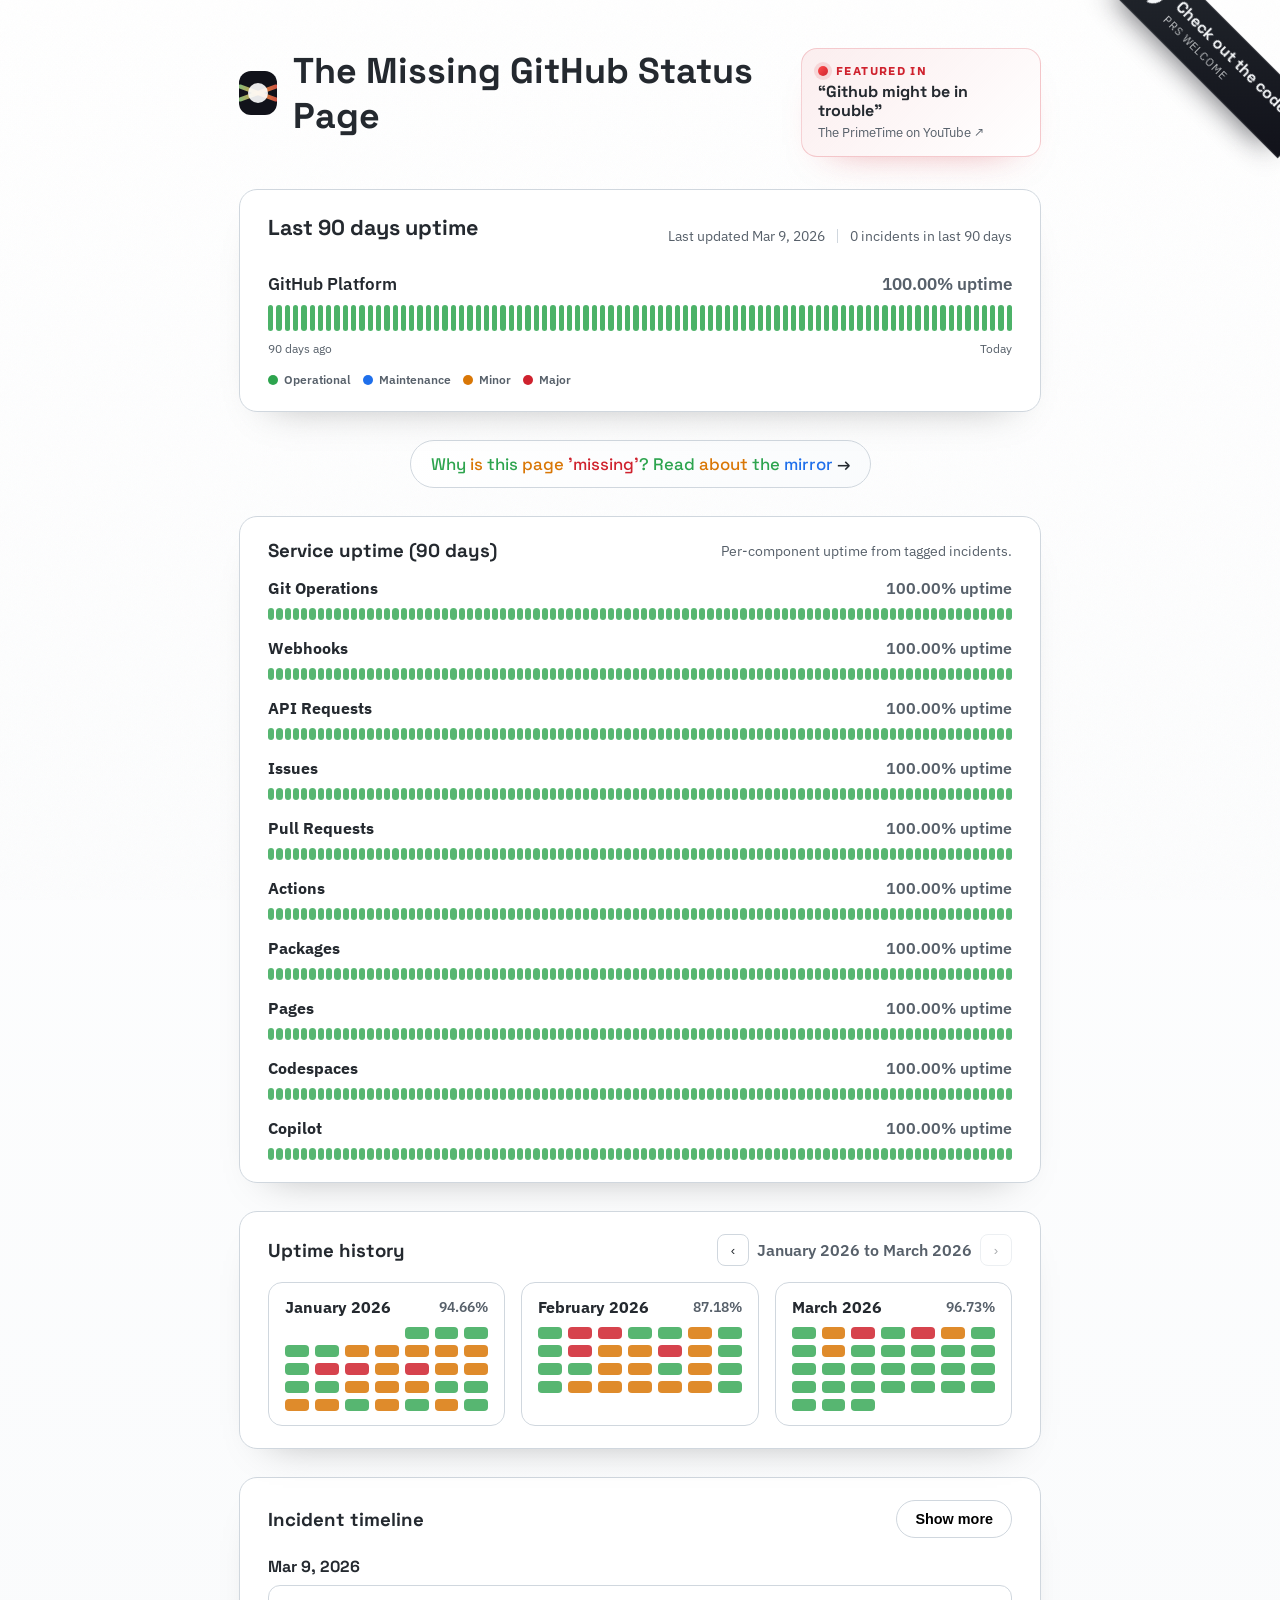
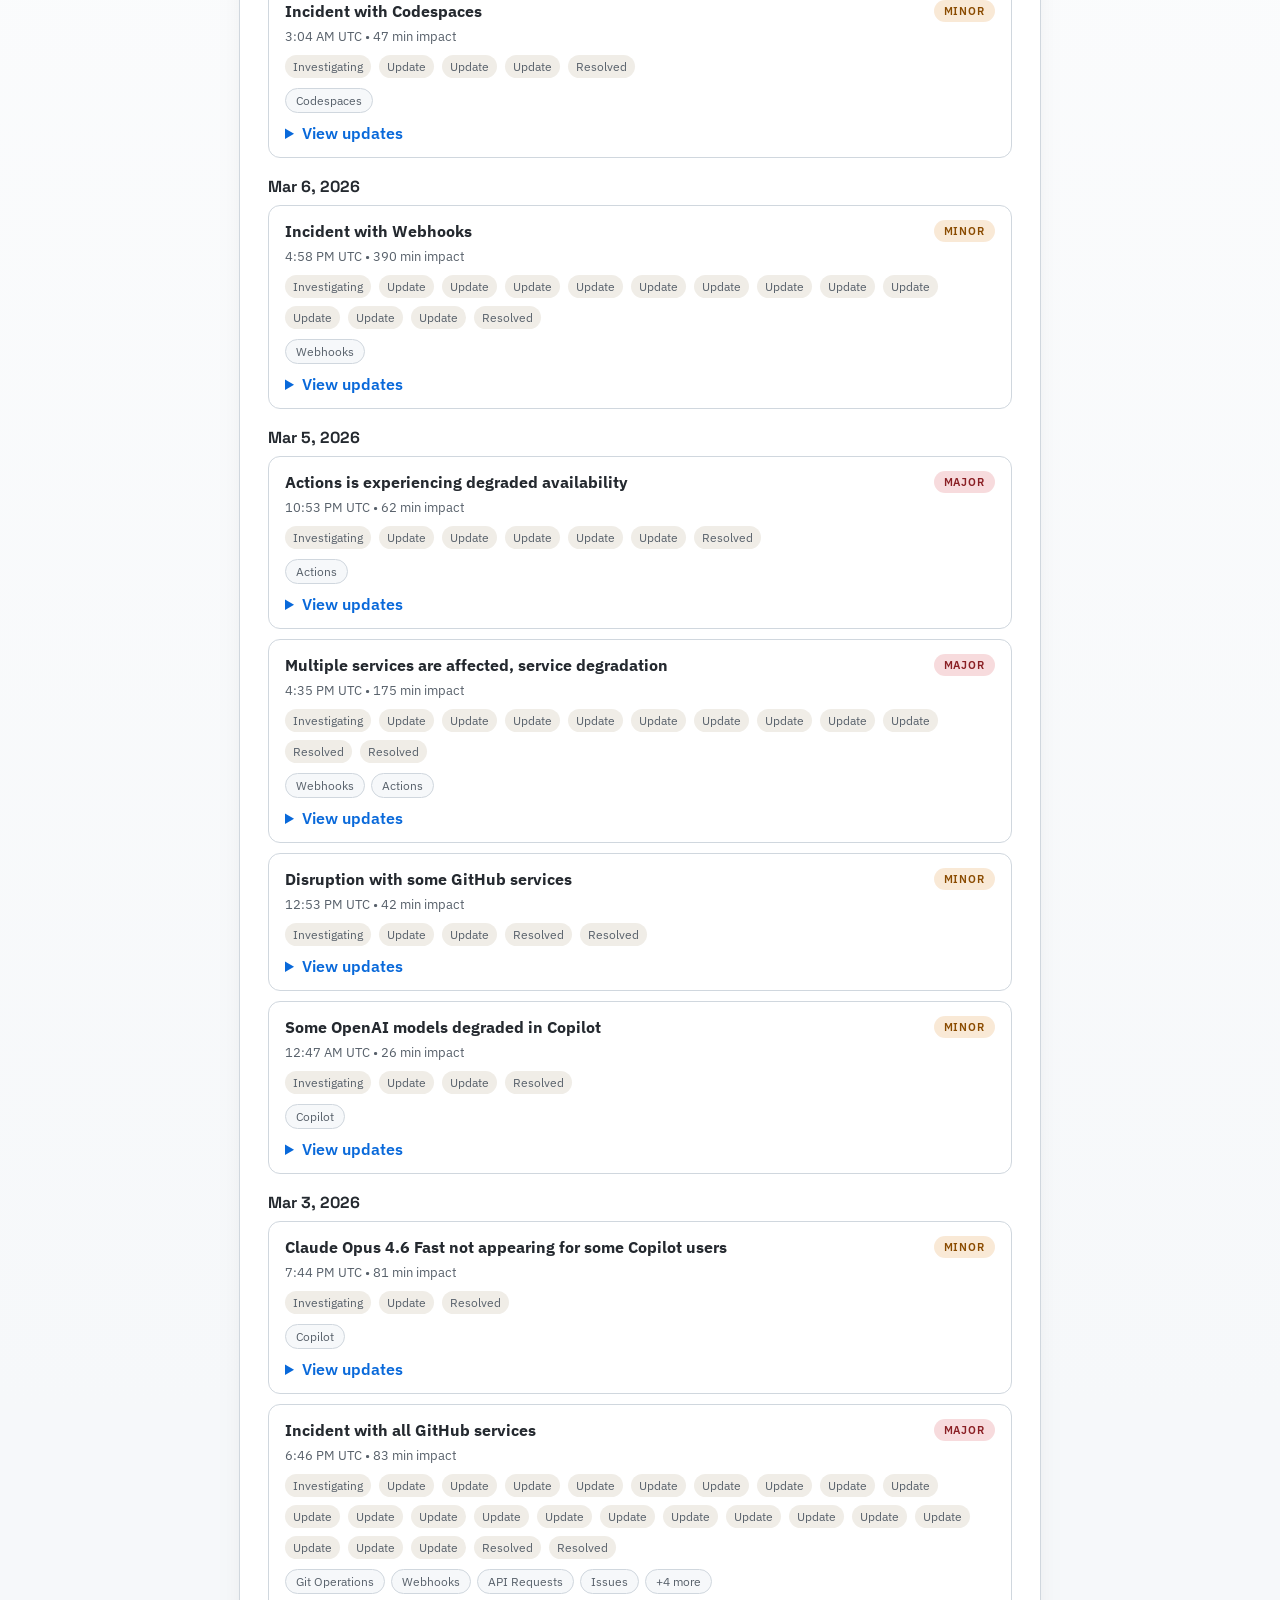
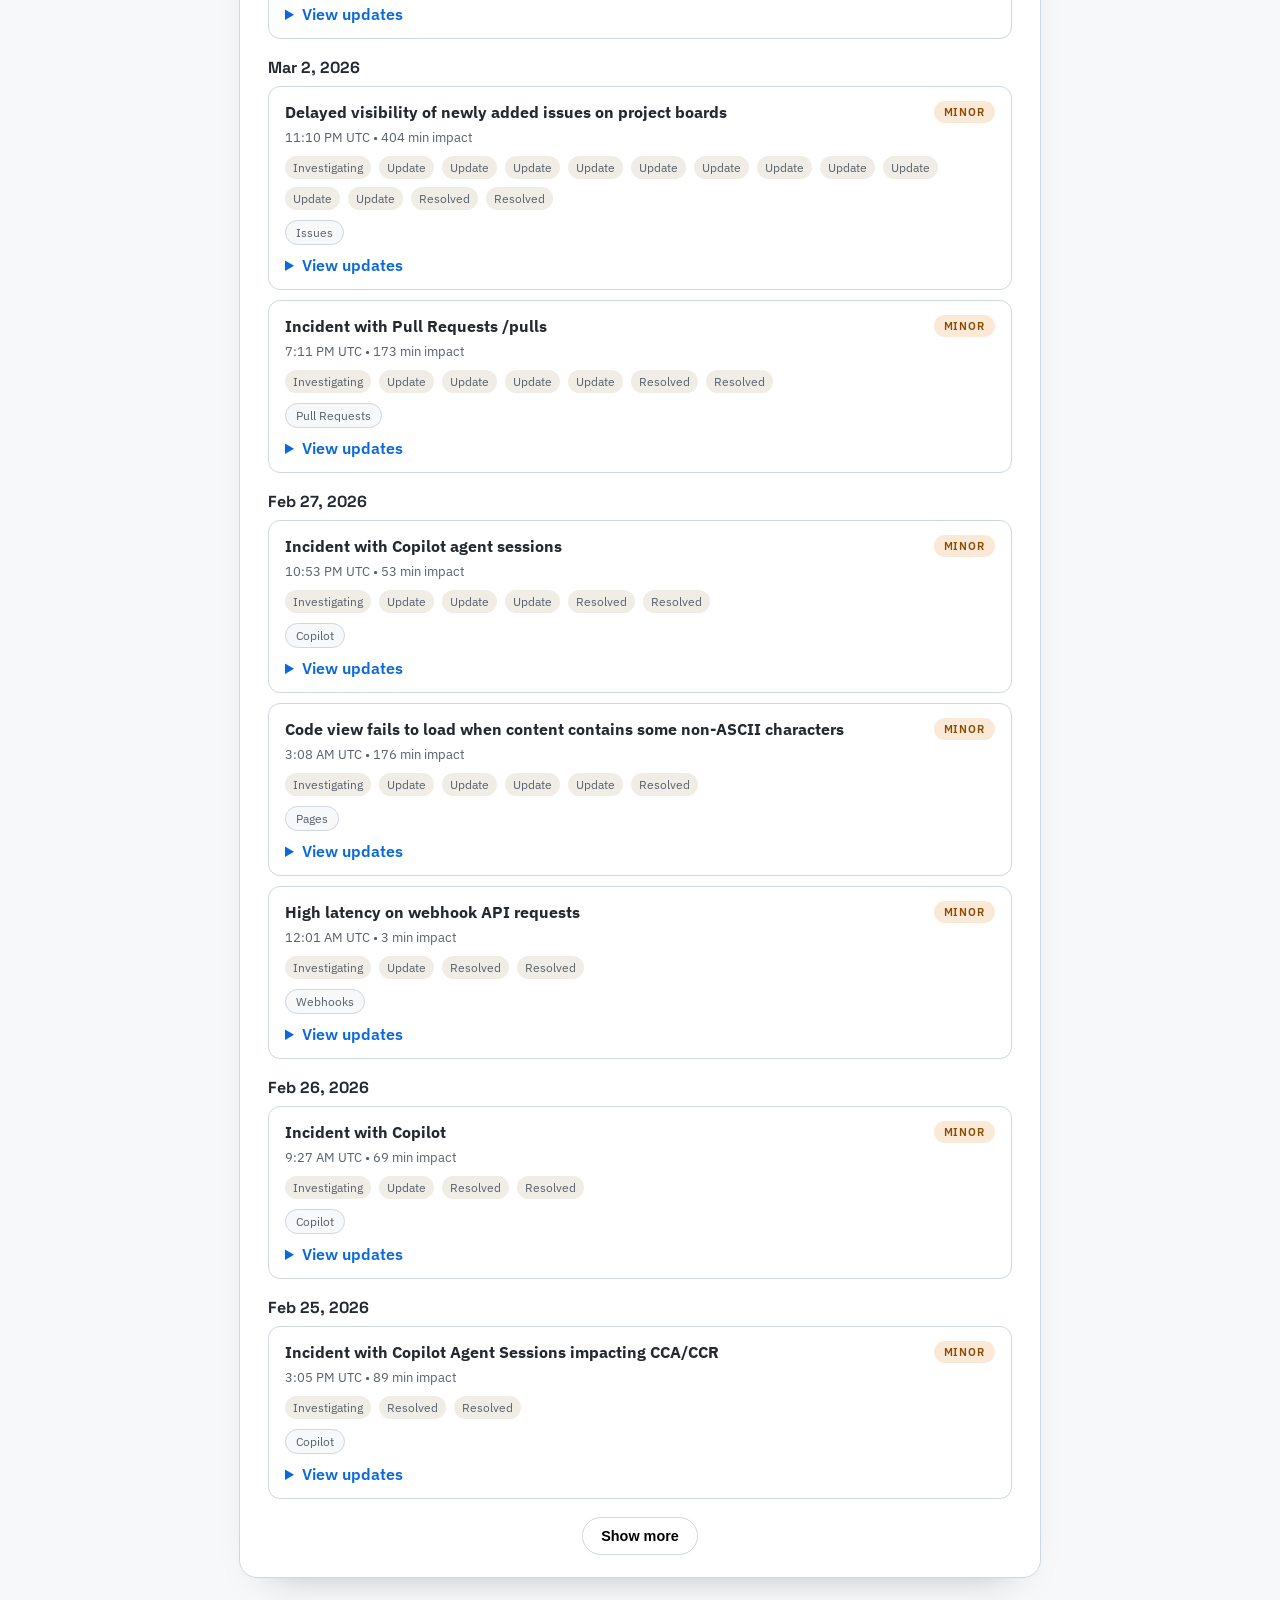
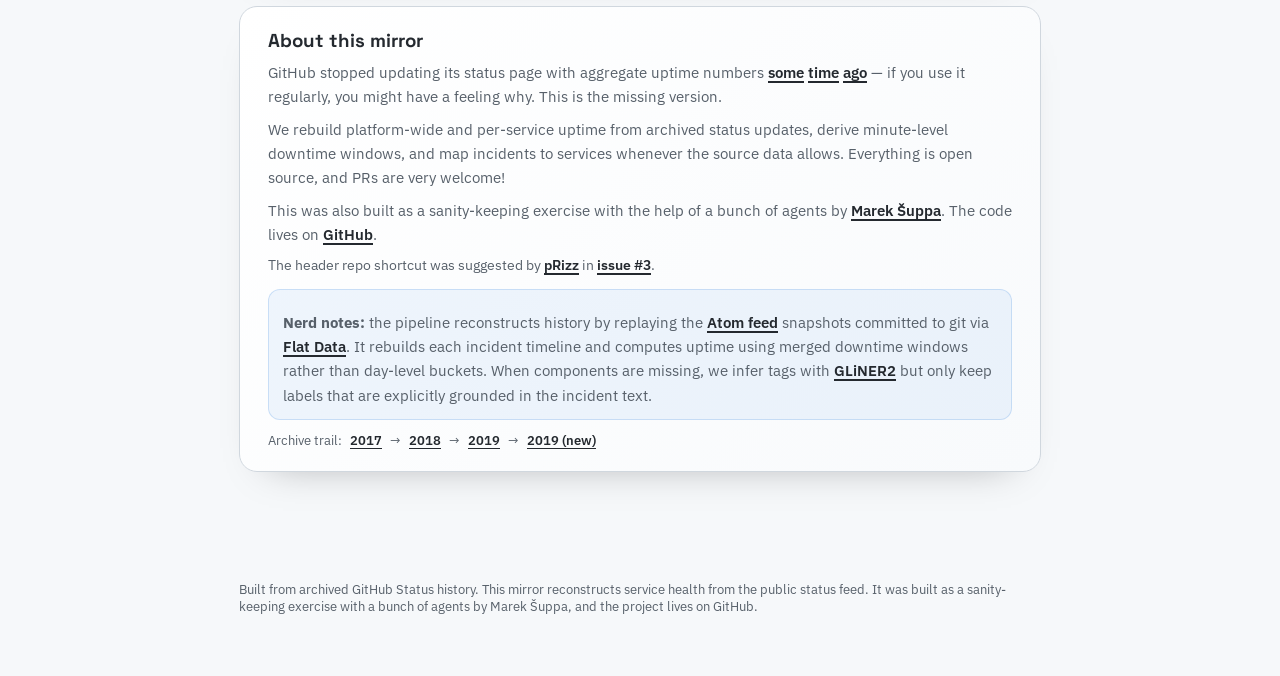
==== site/pick-cta-1.html @ b1821054 "feat: add repo CTA previews and homepage source tab Previously the site had no clear source-code cal" ====
<!doctype html>
<html lang="en">
  <head>
    <meta charset="utf-8" />
    <meta name="viewport" content="width=device-width, initial-scale=1" />
    <title>Option 1 · The Missing GitHub Status Page</title>
    <link rel="stylesheet" href="styles.css" />
    <link rel="icon" href="favicon.svg" type="image/svg+xml" />
    <link rel="preconnect" href="https://fonts.googleapis.com" />
    <link rel="preconnect" href="https://fonts.gstatic.com" crossorigin />
    <link
      href="https://fonts.googleapis.com/css2?family=IBM+Plex+Sans:wght@400;500;600&family=Space+Grotesk:wght@500;600;700&display=swap"
      rel="stylesheet"
    />
  </head>
  <body>
    <div class="grain"></div>
    <div class="site-live-corner-ribbon" aria-hidden="true">
      <a class="site-live-ribbon-band" href="https://github.com/mrshu/github-statuses" target="_blank" rel="noreferrer">
        <svg class="site-live-github" viewBox="0 0 24 24" aria-hidden="true">
          <path d="M12 .5C5.65.5.5 5.65.5 12a11.5 11.5 0 0 0 7.86 10.92c.58.11.79-.25.79-.56v-2.18c-3.2.7-3.88-1.36-3.88-1.36-.52-1.33-1.28-1.68-1.28-1.68-1.04-.71.08-.7.08-.7 1.15.08 1.75 1.18 1.75 1.18 1.02 1.76 2.69 1.25 3.34.95.1-.74.4-1.25.72-1.54-2.55-.29-5.24-1.27-5.24-5.66 0-1.25.45-2.26 1.18-3.05-.12-.29-.51-1.46.11-3.04 0 0 .97-.31 3.17 1.17a11.03 11.03 0 0 1 5.77 0c2.19-1.48 3.16-1.17 3.16-1.17.63 1.58.24 2.75.12 3.04.74.79 1.18 1.8 1.18 3.05 0 4.4-2.69 5.37-5.25 5.65.41.36.78 1.07.78 2.15v3.18c0 .31.21.67.8.55A11.5 11.5 0 0 0 23.5 12C23.5 5.65 18.35.5 12 .5Z" />
        </svg>
        <span class="site-live-ribbon-copy">
          <strong>Check out the code</strong>
          <span>PRs welcome</span>
        </span>
      </a>
    </div>
    <header class="site-header">
      <div class="brand">
        <div class="brand-mark">
          <span></span>
          <span></span>
          <span></span>
        </div>
        <div class="brand-text">
          <h1>The Missing GitHub Status Page</h1>
        </div>
      </div>
      <a
        class="feature-spotlight"
        href="https://www.youtube.com/watch?v=f3u57jkwBFE"
        target="_blank"
        rel="noreferrer"
      >
        <span class="feature-label">Featured In</span>
        <strong>“Github might be in trouble”</strong>
        <span class="feature-meta">The PrimeTime on YouTube ↗</span>
      </a>
    </header>

    <main>
      <section class="hero panel-raise" data-animate>
        <div class="hero-panel hero-panel-full">
          <div class="hero-panel-header">
            <h3>Last 90 days uptime</h3>
            <div class="status-meta">
              <span id="lastUpdated">Last updated —</span>
              <span class="divider"></span>
              <span id="incidentCount">0 incidents in last 90 days</span>
            </div>
          </div>
          <div class="uptime-row">
            <div class="uptime-label">
              <span>GitHub Platform</span>
              <span class="uptime-percent" id="uptimePercent">—</span>
            </div>
            <div class="uptime-bars" id="uptimeBars"></div>
            <div class="uptime-tooltip" id="uptimeTooltip" aria-hidden="true"></div>
            <div class="uptime-axis">
              <span>90 days ago</span>
              <span>Today</span>
            </div>
          </div>
          <div class="legend" id="legend">
            <span class="legend-item"><span class="dot operational"></span>Operational</span>
            <span class="legend-item"><span class="dot maintenance"></span>Maintenance</span>
            <span class="legend-item"><span class="dot minor"></span>Minor</span>
            <span class="legend-item"><span class="dot major"></span>Major</span>
          </div>
        </div>
      </section>

      <div class="about-prompt" data-animate>
        <a href="#about"><span class="status-operational">Why</span> <span class="status-minor">is</span> <span class="status-operational">this</span> <span class="status-minor">page</span> <span class="status-major">'missing'</span><span class="status-operational">?</span> <span class="status-operational">Read</span> <span class="status-minor">about</span> <span class="status-operational">the</span> <span class="status-maintenance">mirror</span> →</a>
      </div>

      <section class="panel panel-raise" data-animate>
        <div class="panel-header">
          <h3>Service uptime (90 days)</h3>
          <p class="muted">Per-component uptime from tagged incidents.</p>
        </div>
        <div id="serviceStatus" class="service-list"></div>
      </section>

      <section class="panel panel-raise" data-animate>
        <div class="panel-header history-header">
          <h3>Uptime history</h3>
          <div class="history-controls">
            <button class="icon-button" type="button" id="historyPrev" aria-label="Previous period">‹</button>
            <span id="historyRange">Loading…</span>
            <button class="icon-button" type="button" id="historyNext" aria-label="Next period">›</button>
          </div>
        </div>
        <div id="historyGrid" class="history-grid"></div>
      </section>

      <section class="panel" data-animate>
        <div class="panel-header">
          <h3>Incident timeline</h3>
          <div class="panel-actions">
            <button class="ghost-button" type="button" id="togglePast" data-toggle-timeline>Show more</button>
          </div>
        </div>
        <div id="incidentTimeline"></div>
        <div class="timeline-footer">
          <button class="ghost-button" type="button" id="togglePastBottom" data-toggle-timeline>
            Show more
          </button>
        </div>
      </section>

      <section class="panel panel-raise about-panel" id="about" data-animate>
        <div class="panel-header">
          <h3>About this mirror</h3>
        </div>
        <p class="about-body">
          GitHub stopped updating its status page with aggregate uptime numbers
          <a href="https://web.archive.org/web/20170328180759/https://status.github.com/">some</a>
          <a href="https://web.archive.org/web/20180630225202/https://status.github.com/">time</a>
          <a href="https://web.archive.org/web/20190507223213/https://status.github.com/messages">ago</a>
          — if you use it regularly, you might have a feeling why. This is the missing version.
        </p>
        <p class="about-body">
          We rebuild platform‑wide and per‑service uptime from archived status updates, derive
          minute‑level downtime windows, and map incidents to services whenever the source data allows.
          Everything is open source, and PRs are very welcome!
        </p>
        <p class="about-body">
          This was also built as a sanity-keeping exercise with the help of a bunch of agents by
          <a href="https://mareksuppa.com">Marek Šuppa</a>. The code lives on
          <a href="https://github.com/mrshu/github-statuses">GitHub</a>.
        </p>
        <p class="about-body about-attribution">
          The header repo shortcut was suggested by
          <a href="https://github.com/pRizz">pRizz</a> in
          <a href="https://github.com/mrshu/github-statuses/issues/3">issue #3</a>.
        </p>
        <div class="about-nerd">
          <p class="about-body">
            <strong>Nerd notes:</strong> the pipeline reconstructs history by replaying the
            <a href="https://www.githubstatus.com/history.atom">Atom feed</a>
            snapshots committed to git via
            <a href="https://github.com/githubocto/flat">Flat Data</a>.
            It rebuilds each incident timeline and computes
            uptime using merged downtime windows rather than day‑level buckets. When components are
            missing, we infer tags with
            <a href="https://github.com/fastino-ai/GLiNER2">GLiNER2</a>
            but only keep labels that are explicitly grounded in the incident text.
          </p>
        </div>
        <p class="about-links">
          Archive trail:
          <a href="https://web.archive.org/web/20170328180759/https://status.github.com/">2017</a>
          <span aria-hidden="true">→</span>
          <a href="https://web.archive.org/web/20180630225202/https://status.github.com/">2018</a>
          <span aria-hidden="true">→</span>
          <a href="https://web.archive.org/web/20190507223213/https://status.github.com/messages">2019</a>
          <span aria-hidden="true">→</span>
          <a href="https://web.archive.org/web/20190508015137/https://www.githubstatus.com/">2019 (new)</a>
        </p>
      </section>
    </main>

    <footer class="site-footer">
      <p>
        Built from archived GitHub Status history. This mirror reconstructs service
        health from the public status feed.
        It was built as a sanity-keeping exercise with a bunch of agents by
        <a href="https://mareksuppa.com">Marek Šuppa</a>, and the project lives on
        <a href="https://github.com/mrshu/github-statuses">GitHub</a>.
      </p>
    </footer>

    <script src="app.js" defer></script>
  </body>
</html>
---- site/styles.css ----
:root {
  color-scheme: light;
  --bg: #f6f8fa;
  --bg-2: #ffffff;
  --ink: #24292f;
  --muted: #57606a;
  --card: #ffffff;
  --border: #d0d7de;
  --accent: #0969da;
  --operational: #2da44e;
  --minor: #d97706;
  --major: #cf222e;
  --maintenance: #1f6feb;
  --shadow: 0 20px 40px -30px rgba(0, 0, 0, 0.35);
  --radius: 18px;
  --radius-sm: 12px;
  --mono: "IBM Plex Sans", system-ui, -apple-system, sans-serif;
  --display: "Space Grotesk", "IBM Plex Sans", sans-serif;
}

* {
  box-sizing: border-box;
}

body {
  margin: 0;
  font-family: var(--mono);
  background: linear-gradient(180deg, #ffffff 0%, var(--bg) 55%, #f6f8fa 100%);
  color: var(--ink);
  min-height: 100vh;
  position: relative;
}

a {
  color: inherit;
  text-decoration: none;
}

a:hover {
  text-decoration: underline;
}

.grain {
  position: fixed;
  inset: 0;
  background-image: url("data:image/svg+xml,%3Csvg xmlns='http://www.w3.org/2000/svg' width='120' height='120' viewBox='0 0 120 120'%3E%3Cfilter id='n'%3E%3CfeTurbulence type='fractalNoise' baseFrequency='1.2' numOctaves='2' stitchTiles='stitch'/%3E%3C/filter%3E%3Crect width='120' height='120' filter='url(%23n)' opacity='0.03'/%3E%3C/svg%3E");
  pointer-events: none;
  mix-blend-mode: multiply;
  z-index: 0;
}

.site-header {
  position: relative;
  z-index: 1;
  display: flex;
  justify-content: space-between;
  align-items: flex-start;
  padding: 48px 24px 32px;
  gap: 24px;
  max-width: 850px;
  margin: 0 auto;
}

.brand {
  display: flex;
  align-items: center;
  gap: 16px;
}

.brand-mark {
  width: 44px;
  height: 44px;
  border-radius: 12px;
  background: #11121a;
  display: grid;
  place-items: center;
  position: relative;
  overflow: hidden;
}

.brand-mark span {
  position: absolute;
  width: 42px;
  height: 4px;
  background: linear-gradient(90deg, #8fd18a, #f1a23a, #e0564a);
  border-radius: 999px;
  opacity: 0.9;
}

.brand-mark span:nth-child(1) {
  transform: rotate(20deg);
}

.brand-mark span:nth-child(2) {
  transform: rotate(-20deg);
}

.brand-mark span:nth-child(3) {
  width: 20px;
  height: 20px;
  border-radius: 50%;
  background: #ffffff;
  mix-blend-mode: screen;
}

.brand-text h1 {
  margin: 0;
  font-family: var(--display);
  font-size: clamp(1.8rem, 2.8vw, 2.6rem);
}

.feature-spotlight {
  display: flex;
  flex-direction: column;
  align-items: flex-start;
  gap: 4px;
  min-width: 240px;
  max-width: 290px;
  padding: 14px 16px;
  border-radius: 16px;
  border: 1px solid rgba(207, 34, 46, 0.2);
  background:
    linear-gradient(135deg, rgba(207, 34, 46, 0.08), rgba(255, 255, 255, 0.96)),
    #ffffff;
  box-shadow: 0 18px 40px -30px rgba(207, 34, 46, 0.55);
  text-decoration: none;
}

.feature-spotlight:hover {
  text-decoration: none;
  transform: translateY(-1px);
  box-shadow: 0 24px 48px -32px rgba(207, 34, 46, 0.7);
}

.site-live-pill,
.site-live-fold {
  display: inline-flex;
  align-items: center;
  gap: 12px;
  color: #f6f8fa;
  text-decoration: none;
  box-shadow: 0 18px 30px -24px rgba(17, 18, 26, 0.82);
}

.site-live-pill {
  padding: 14px 18px;
  border-radius: 999px;
  background: linear-gradient(135deg, #11121a 0%, #24292f 100%);
}

.site-live-copy {
  display: flex;
  flex-direction: column;
  gap: 2px;
}

.site-live-copy strong {
  font-family: var(--display);
  line-height: 1.1;
}

.site-live-copy span:last-child {
  color: rgba(246, 248, 250, 0.76);
  line-height: 1.2;
}

.site-live-eyebrow {
  font-size: 0.62rem;
  letter-spacing: 0.12em;
  text-transform: uppercase;
  color: rgba(246, 248, 250, 0.72);
}

.site-live-github {
  width: 28px;
  height: 28px;
  fill: currentColor;
  flex: 0 0 auto;
}

.site-live-fold {
  position: relative;
  padding: 16px 18px 14px;
  border-radius: 18px 0 18px 18px;
  background: #11121a;
}

.site-live-fold::after {
  content: "";
  position: absolute;
  top: 0;
  right: 0;
  width: 22px;
  height: 22px;
  background: linear-gradient(135deg, rgba(255, 255, 255, 0.28), rgba(255, 255, 255, 0.06));
  clip-path: polygon(0 0, 100% 0, 100% 100%);
}

.site-live-corner-ribbon {
  position: fixed;
  inset: 0;
  pointer-events: none;
  z-index: 20;
}

.site-live-corner-ribbon .site-live-ribbon-band {
  pointer-events: auto;
  position: absolute;
  top: 18px;
  right: -56px;
  width: 250px;
  display: inline-flex;
  align-items: center;
  justify-content: center;
  gap: 14px;
  padding: 12px 18px;
  background: linear-gradient(135deg, #24292f 0%, #11121a 100%);
  border: 1px solid rgba(255, 255, 255, 0.12);
  color: #f6f8fa;
  text-decoration: none;
  transform: rotate(45deg);
  box-shadow: 0 18px 30px -20px rgba(17, 18, 26, 0.85);
}

.site-live-ribbon-copy {
  display: flex;
  flex-direction: column;
  gap: 3px;
}

.site-live-ribbon-copy strong {
  font-family: var(--display);
  line-height: 1.1;
}

.site-live-ribbon-copy span:last-child {
  color: rgba(246, 248, 250, 0.76);
  text-transform: uppercase;
  letter-spacing: 0.08em;
  font-size: 0.7rem;
}

.site-live-corner-tab {
  position: absolute;
  top: 176px;
  right: 0;
  display: inline-flex;
  flex-direction: column;
  align-items: center;
  gap: 8px;
  min-width: 106px;
  padding: 16px 14px 20px;
  border-radius: 16px 0 0 16px;
  background: linear-gradient(180deg, #11121a 0%, #24292f 100%);
  color: #f6f8fa;
  text-decoration: none;
  box-shadow: 0 18px 28px -22px rgba(17, 18, 26, 0.8);
  z-index: 2;
}

.site-live-corner-tab::after {
  content: "";
  position: absolute;
  bottom: 0;
  left: 50%;
  width: 12px;
  height: 12px;
  background: rgba(255, 255, 255, 0.12);
  border-radius: 50%;
  transform: translate(-50%, 50%);
}

.site-live-corner-tab strong {
  font-family: var(--display);
  line-height: 1.1;
}

.site-live-corner-tab span:last-child {
  font-size: 0.68rem;
  text-transform: uppercase;
  letter-spacing: 0.08em;
  color: rgba(246, 248, 250, 0.74);
}

.site-live-strip-wrap {
  margin-bottom: 4px;
}

.site-live-strip {
  display: inline-flex;
  width: 100%;
  align-items: center;
  gap: 14px;
  padding: 16px 18px;
  border-radius: 16px;
  background: linear-gradient(135deg, rgba(17, 18, 26, 0.98), rgba(36, 41, 47, 0.98));
  color: #f6f8fa;
  text-decoration: none;
  box-shadow: 0 18px 30px -24px rgba(17, 18, 26, 0.82);
}

.feature-label {
  display: inline-flex;
  align-items: center;
  gap: 8px;
  color: var(--major);
  font-size: 0.72rem;
  font-weight: 700;
  letter-spacing: 0.12em;
  text-transform: uppercase;
}

.feature-label::before {
  content: "";
  width: 10px;
  height: 10px;
  border-radius: 50%;
  background: linear-gradient(135deg, #ff4d4d, #cf222e);
  box-shadow: 0 0 0 4px rgba(207, 34, 46, 0.12);
}

.feature-spotlight strong {
  font-family: var(--display);
  font-size: 1rem;
  line-height: 1.2;
}

.feature-meta {
  color: var(--muted);
  font-size: 0.82rem;
  line-height: 1.35;
}

.ghost-button {
  border: 1px solid var(--border);
  background: var(--card);
  border-radius: 999px;
  padding: 10px 18px;
  font-size: 0.9rem;
  font-weight: 600;
  cursor: pointer;
  transition: transform 0.2s ease, box-shadow 0.2s ease;
}

.ghost-button:hover {
  transform: translateY(-1px);
  box-shadow: 0 10px 22px -15px rgba(0, 0, 0, 0.3);
}

main {
  position: relative;
  z-index: 1;
  padding: 0 24px 64px;
  display: flex;
  flex-direction: column;
  gap: 28px;
  max-width: 850px;
  margin: 0 auto;
}

.hero {
  display: grid;
  grid-template-columns: 1fr;
  gap: 24px;
}

.hero-status {
  background: var(--card);
  border-radius: var(--radius);
  padding: 28px 32px;
  box-shadow: var(--shadow);
  border: 1px solid #f0eee8;
}

.status-pill {
  display: inline-flex;
  align-items: center;
  gap: 8px;
  padding: 6px 14px;
  border-radius: 999px;
  font-weight: 600;
  font-size: 0.85rem;
  background: #eaf6ec;
  color: var(--operational);
}

.status-pill::before {
  content: "";
  width: 10px;
  height: 10px;
  border-radius: 50%;
  background: currentColor;
  box-shadow: 0 0 0 4px rgba(46, 164, 79, 0.2);
}

.status-pill.minor {
  background: rgba(241, 162, 58, 0.18);
  color: var(--minor);
}

.status-pill.major {
  background: rgba(224, 86, 74, 0.18);
  color: var(--major);
}

.status-pill.maintenance {
  background: rgba(60, 120, 216, 0.18);
  color: var(--maintenance);
}

.status-pill.none {
  background: #e9f7ed;
  color: var(--operational);
}

.hero-status h2 {
  margin: 16px 0 8px;
  font-family: var(--display);
  font-size: clamp(1.4rem, 2vw, 1.9rem);
}

.hero-status p {
  margin: 0;
  color: var(--muted);
  line-height: 1.5;
}

.status-meta {
  margin-top: 18px;
  display: flex;
  align-items: center;
  gap: 12px;
  color: var(--muted);
  font-size: 0.85rem;
}

.hero-panel .status-meta {
  margin-top: 0;
}

.divider {
  width: 1px;
  height: 14px;
  background: var(--border);
}

.hero-panel {
  background: var(--card);
  border-radius: var(--radius);
  padding: 24px 28px;
  border: 1px solid var(--border);
  box-shadow: var(--shadow);
  position: relative;
  overflow: visible;
  z-index: 0;
}

.hero-panel-header {
  display: flex;
  justify-content: space-between;
  align-items: center;
  gap: 16px;
  margin-bottom: 16px;
}

.hero-panel h3 {
  margin: 0 0 16px;
  font-family: var(--display);
  font-size: 1.35rem;
}

.uptime-row {
  display: flex;
  flex-direction: column;
  gap: 10px;
}

.uptime-label {
  display: flex;
  justify-content: space-between;
  font-weight: 600;
  font-size: 1.05rem;
}

.uptime-percent {
  color: var(--muted);
  font-weight: 600;
}

.uptime-bars {
  display: grid;
  grid-template-columns: repeat(90, 1fr);
  gap: 3px;
  align-items: center;
}

.uptime-bars span {
  height: 26px;
  border-radius: 6px;
  background: #dfe4ea;
  cursor: pointer;
  transition: transform 0.12s ease;
}

.uptime-bars span:hover,
.uptime-bars span:focus-visible {
  transform: translateY(-2px);
  outline: none;
}

.uptime-tooltip {
  position: absolute;
  min-width: 220px;
  max-width: 320px;
  background: #fffdf9;
  border: 1px solid var(--border);
  border-radius: 14px;
  box-shadow: 0 20px 38px -28px rgba(28, 28, 28, 0.5);
  padding: 14px 16px 16px;
  font-size: 0.8rem;
  color: var(--muted);
  opacity: 0;
  pointer-events: none;
  transform: translate(-50%, 8px);
  transition: opacity 0.15s ease, transform 0.15s ease;
  z-index: 999;
}

.uptime-tooltip.active {
  opacity: 1;
  transform: translate(-50%, 0);
  pointer-events: auto;
}

.uptime-tooltip::before {
  content: "";
  position: absolute;
  width: 12px;
  height: 12px;
  background: #fffdf9;
  border: 1px solid var(--border);
  left: var(--arrow-left, 50%);
  transform: translateX(-50%) rotate(45deg);
}

.uptime-tooltip[data-arrow="top"]::before {
  top: -7px;
}

.tooltip-date {
  font-weight: 600;
  font-size: 0.85rem;
  color: var(--ink);
}

.tooltip-summary {
  display: flex;
  align-items: center;
  gap: 8px;
  margin-top: 8px;
  padding: 8px 10px;
  border-radius: 10px;
  background: rgba(207, 201, 190, 0.2);
  color: var(--ink);
  font-weight: 600;
}

.tooltip-duration {
  margin-left: auto;
  color: var(--muted);
  font-weight: 600;
}

.tooltip-related {
  margin-top: 12px;
  font-size: 0.65rem;
  letter-spacing: 0.08em;
  text-transform: uppercase;
  color: var(--muted);
  font-weight: 700;
}

.tooltip-dot {
  width: 8px;
  height: 8px;
  border-radius: 50%;
  display: inline-block;
}

.tooltip-dot.operational,
.tooltip-dot.none {
  background: var(--operational);
}

.tooltip-dot.minor {
  background: var(--minor);
}

.tooltip-dot.major {
  background: var(--major);
}

.tooltip-dot.maintenance {
  background: var(--maintenance);
}

.tooltip-incidents {
  margin: 6px 0 0;
  padding-left: 0;
  list-style: none;
  color: var(--muted);
}

.tooltip-incidents li {
  margin-bottom: 4px;
}

.tooltip-incidents a {
  color: inherit;
}

.uptime-bars span.operational {
  background: rgba(45, 164, 78, 0.85);
}

.uptime-bars span.minor {
  background: rgba(217, 119, 6, 0.85);
}

.uptime-bars span.major {
  background: rgba(207, 34, 46, 0.85);
}

.uptime-bars span.maintenance {
  background: rgba(31, 111, 235, 0.85);
}

.uptime-axis {
  display: flex;
  justify-content: space-between;
  font-size: 0.75rem;
  color: var(--muted);
}

.legend {
  display: flex;
  gap: 12px;
  flex-wrap: wrap;
  margin-top: 16px;
  font-size: 0.75rem;
  color: var(--muted);
  font-weight: 600;
}

.legend-item {
  display: inline-flex;
  align-items: center;
  gap: 6px;
}

.dot {
  width: 10px;
  height: 10px;
  border-radius: 50%;
  display: inline-block;
}

.dot.operational {
  background: var(--operational);
}

.dot.minor {
  background: var(--minor);
}

.dot.major {
  background: var(--major);
}

.dot.maintenance {
  background: var(--maintenance);
}

.about-prompt {
  text-align: center;
  font-family: var(--display);
  font-size: 1.05rem;
  font-weight: 500;
  color: var(--muted);
}

.about-prompt a {
  display: inline-block;
  color: var(--ink);
  text-decoration: none;
  padding: 12px 20px;
  border-radius: 999px;
  background: linear-gradient(135deg, rgba(255, 255, 255, 0.8) 0%, rgba(248, 250, 252, 0.8) 100%);
  border: 1px solid var(--border);
  transition: transform 0.2s ease, box-shadow 0.2s ease, background 0.2s ease;
}

.about-prompt a:hover {
  transform: translateY(-1px);
  box-shadow: 0 10px 22px -15px rgba(0, 0, 0, 0.3);
  background: linear-gradient(135deg, #ffffff 0%, #f8fafc 100%);
}

.about-prompt a .status-operational {
  color: var(--operational);
}

.about-prompt a .status-minor {
  color: var(--minor);
}

.about-prompt a .status-major {
  color: var(--major);
}

.about-prompt a .status-maintenance {
  color: var(--maintenance);
}

.panel {
  background: var(--card);
  border-radius: var(--radius);
  padding: 22px 28px;
  border: 1px solid var(--border);
  box-shadow: var(--shadow);
  position: relative;
  z-index: 0;
  overflow: visible;
}


.panel-raise {
  z-index: 10;
}

.panel-header {
  display: flex;
  align-items: center;
  justify-content: space-between;
  gap: 16px;
}

.panel-header h3 {
  margin: 0;
  font-family: var(--display);
}

.panel-actions {
  display: flex;
  gap: 8px;
}

.muted {
  margin: 0;
  color: var(--muted);
  font-size: 0.9rem;
}

.cta-options {
  display: grid;
  grid-template-columns: repeat(2, minmax(0, 1fr));
  gap: 18px;
  margin-top: 18px;
}

.cta-option {
  border: 1px solid var(--border);
  border-radius: 16px;
  background: linear-gradient(180deg, #ffffff 0%, #f8fafc 100%);
  padding: 14px;
}

.cta-option-header {
  display: flex;
  justify-content: space-between;
  align-items: baseline;
  gap: 12px;
  margin-bottom: 12px;
}

.cta-option-header strong {
  font-family: var(--display);
}

.cta-option-header span {
  color: var(--muted);
  font-size: 0.78rem;
}

.cta-preview {
  position: relative;
  min-height: 150px;
  border-radius: 14px;
  border: 1px dashed rgba(36, 41, 47, 0.12);
  background:
    radial-gradient(circle at top left, rgba(9, 105, 218, 0.08), transparent 38%),
    linear-gradient(180deg, #f9fbfd 0%, #ffffff 100%);
  overflow: hidden;
  display: flex;
  align-items: center;
  justify-content: center;
  padding: 16px;
}

.cta-preview-corner,
.cta-preview-tab,
.cta-preview-card {
  justify-content: flex-start;
  align-items: flex-start;
}

.demo-github-mark {
  width: 24px;
  height: 24px;
  fill: currentColor;
  flex: 0 0 auto;
}

.demo-github-mark-large {
  width: 30px;
  height: 30px;
}

.demo-corner-ribbon {
  position: absolute;
  inset: 0;
  color: #f6f8fa;
  text-decoration: none;
}

.demo-ribbon-band {
  position: absolute;
  top: 22px;
  right: -56px;
  width: 240px;
  display: inline-flex;
  align-items: center;
  justify-content: center;
  gap: 12px;
  padding: 11px 18px;
  background: linear-gradient(135deg, #24292f 0%, #11121a 100%);
  border: 1px solid rgba(255, 255, 255, 0.12);
  box-shadow: 0 16px 30px -20px rgba(17, 18, 26, 0.85);
  transform: rotate(45deg);
}

.demo-ribbon-text {
  display: flex;
  flex-direction: column;
  gap: 2px;
  line-height: 1;
}

.demo-ribbon-text strong,
.demo-ribbon-text span {
  display: block;
}

.demo-ribbon-text strong {
  font-family: var(--display);
  font-size: 0.8rem;
}

.demo-ribbon-text span {
  font-size: 0.68rem;
  text-transform: uppercase;
  letter-spacing: 0.08em;
  color: rgba(246, 248, 250, 0.75);
}

.demo-pill {
  display: inline-flex;
  align-items: center;
  gap: 14px;
  padding: 16px 18px;
  border-radius: 999px;
  background: linear-gradient(135deg, #11121a 0%, #24292f 100%);
  color: #f6f8fa;
  text-decoration: none;
  box-shadow: 0 18px 30px -22px rgba(17, 18, 26, 0.85);
}

.demo-pill-copy {
  display: flex;
  flex-direction: column;
  gap: 2px;
}

.demo-eyebrow {
  font-size: 0.62rem;
  letter-spacing: 0.12em;
  text-transform: uppercase;
  color: rgba(246, 248, 250, 0.72);
}

.demo-pill-copy strong,
.demo-pill-copy span:last-child {
  line-height: 1.15;
}

.demo-corner-tab {
  position: absolute;
  top: 18px;
  right: 0;
  display: inline-flex;
  flex-direction: column;
  align-items: center;
  gap: 8px;
  padding: 14px 12px 18px;
  border-radius: 14px 0 0 14px;
  background: linear-gradient(180deg, #11121a 0%, #24292f 100%);
  color: #f6f8fa;
  min-width: 92px;
  text-decoration: none;
  box-shadow: 0 18px 28px -22px rgba(17, 18, 26, 0.8);
}

.demo-corner-tab::after {
  content: "";
  position: absolute;
  bottom: 0;
  left: 50%;
  width: 12px;
  height: 12px;
  background: rgba(255, 255, 255, 0.12);
  border-radius: 50%;
  transform: translate(-50%, 50%);
}

.demo-corner-tab strong {
  font-family: var(--display);
  font-size: 0.88rem;
}

.demo-corner-tab span:last-child {
  font-size: 0.65rem;
  text-transform: uppercase;
  letter-spacing: 0.08em;
  color: rgba(246, 248, 250, 0.72);
}

.demo-fold-card {
  position: absolute;
  top: 16px;
  right: 16px;
  display: inline-flex;
  align-items: center;
  gap: 12px;
  padding: 16px 16px 14px;
  border-radius: 16px 0 16px 16px;
  background: #11121a;
  color: #f6f8fa;
  text-decoration: none;
  box-shadow: 0 18px 28px -22px rgba(17, 18, 26, 0.8);
}

.demo-fold {
  position: absolute;
  top: 0;
  right: 0;
  width: 20px;
  height: 20px;
  background: linear-gradient(135deg, rgba(255, 255, 255, 0.28), rgba(255, 255, 255, 0.06));
  clip-path: polygon(0 0, 100% 0, 100% 100%);
}

.demo-fold-copy {
  display: flex;
  flex-direction: column;
  gap: 2px;
}

.demo-fold-copy strong {
  font-family: var(--display);
}

.demo-fold-copy span:last-child {
  font-size: 0.72rem;
  color: rgba(246, 248, 250, 0.72);
}

.demo-hero-strip {
  width: 100%;
  display: inline-flex;
  align-items: center;
  gap: 14px;
  padding: 16px 18px;
  border-radius: 14px;
  background: linear-gradient(135deg, rgba(17, 18, 26, 0.98), rgba(36, 41, 47, 0.98));
  color: #f6f8fa;
  text-decoration: none;
  box-shadow: 0 18px 30px -24px rgba(17, 18, 26, 0.82);
}

.demo-strip-copy {
  display: flex;
  flex-direction: column;
  gap: 3px;
}

.demo-strip-copy strong {
  font-family: var(--display);
}

.demo-strip-copy span:last-child {
  color: rgba(246, 248, 250, 0.74);
}

.timeline-footer {
  display: flex;
  justify-content: center;
  margin-top: 18px;
}

.about-panel {
  background: linear-gradient(135deg, #ffffff 0%, #f8fafc 100%);
}

.about-body {
  margin: 8px 0 0;
  color: var(--muted);
  line-height: 1.6;
  font-size: 0.95rem;
}

.about-attribution {
  font-size: 0.88rem;
}

.about-nerd {
  margin-top: 12px;
  padding: 12px 14px;
  border-radius: 12px;
  background: rgba(9, 105, 218, 0.06);
  border: 1px solid rgba(9, 105, 218, 0.16);
}

.about-links {
  margin: 12px 0 0;
  color: var(--muted);
  font-size: 0.8rem;
  display: flex;
  align-items: center;
  gap: 8px;
  flex-wrap: wrap;
}

.about-links a {
  color: var(--ink);
  font-weight: 600;
  text-decoration: underline;
  text-underline-offset: 3px;
  transition: color 0.2s ease, background 0.2s ease, box-shadow 0.2s ease;
}

.about-links a:hover {
  color: var(--accent);
  background: rgba(9, 105, 218, 0.1);
  box-shadow: inset 0 -6px 0 rgba(9, 105, 218, 0.18);
  text-decoration: none;
}

.about-body a {
  color: var(--ink);
  font-weight: 600;
  text-decoration: underline;
  text-underline-offset: 3px;
  text-decoration-thickness: 2px;
  transition: color 0.2s ease, background 0.2s ease, box-shadow 0.2s ease;
}

.about-body a:hover {
  color: var(--accent);
  background: rgba(9, 105, 218, 0.1);
  box-shadow: inset 0 -6px 0 rgba(9, 105, 218, 0.18);
  text-decoration: none;
}

.history-header {
  align-items: center;
}

.history-controls {
  display: flex;
  align-items: center;
  gap: 8px;
  font-weight: 600;
  color: var(--muted);
}

.icon-button {
  width: 32px;
  height: 32px;
  border-radius: 8px;
  border: 1px solid var(--border);
  background: #ffffff;
  color: var(--ink);
  cursor: pointer;
}

.icon-button:disabled {
  opacity: 0.4;
  cursor: not-allowed;
}

.history-grid {
  display: grid;
  grid-template-columns: repeat(3, minmax(0, 1fr));
  gap: 16px;
  margin-top: 16px;
}

.month-card {
  border: 1px solid var(--border);
  border-radius: 14px;
  padding: 14px 16px;
  background: #ffffff;
  position: relative;
  z-index: 0;
  overflow: visible;
}

.month-header {
  display: flex;
  justify-content: space-between;
  align-items: center;
  margin-bottom: 10px;
  font-weight: 600;
}

.month-header span {
  color: var(--muted);
  font-size: 0.85rem;
}

.month-grid {
  display: grid;
  grid-template-columns: repeat(7, 1fr);
  gap: 6px;
}

.month-day,
.month-empty {
  width: 100%;
  height: 12px;
  border-radius: 4px;
  background: #dfe4ea;
}

.month-day {
  cursor: pointer;
}

.month-day.operational {
  background: rgba(45, 164, 78, 0.8);
}

.month-day.minor {
  background: rgba(217, 119, 6, 0.85);
}

.month-day.major {
  background: rgba(207, 34, 46, 0.85);
}

.month-day.maintenance {
  background: rgba(31, 111, 235, 0.85);
}

.month-day.future {
  background: #e9edf1;
  cursor: default;
  pointer-events: none;
}

.month-empty {
  background: transparent;
  pointer-events: none;
}

.service-list {
  display: flex;
  flex-direction: column;
  gap: 18px;
  margin-top: 16px;
  position: relative;
}

.service-row {
  display: grid;
  grid-template-columns: minmax(0, 1fr);
  gap: 10px;
  position: relative;
  z-index: 0;
  overflow: visible;
}

.service-row-header {
  display: flex;
  align-items: center;
  justify-content: space-between;
  gap: 12px;
  font-weight: 600;
}

.service-row-header span {
  color: var(--muted);
}

.service-bars {
  display: grid;
  grid-template-columns: repeat(90, 1fr);
  gap: 2px;
  align-items: center;
}

.service-bars span {
  height: 12px;
  border-radius: 4px;
  background: #dfe4ea;
  cursor: pointer;
}

.service-bars span.operational {
  background: rgba(45, 164, 78, 0.8);
}

.service-bars span.minor {
  background: rgba(217, 119, 6, 0.85);
}

.service-bars span.major {
  background: rgba(207, 34, 46, 0.85);
}

.service-bars span.maintenance {
  background: rgba(31, 111, 235, 0.85);
}

.empty {
  padding: 20px;
  border-radius: var(--radius-sm);
  background: #f6f8fa;
  color: var(--muted);
  margin-top: 16px;
}

.incident-group {
  margin-top: 18px;
}

.incident-group h4 {
  margin: 0 0 8px;
  font-family: var(--display);
}

.incident-card {
  border-radius: var(--radius-sm);
  border: 1px solid var(--border);
  padding: 14px 16px;
  margin-bottom: 10px;
  background: #ffffff;
}

.incident-title {
  display: flex;
  justify-content: space-between;
  align-items: center;
  gap: 12px;
}

.incident-title h5 {
  margin: 0;
  font-size: 1rem;
}

.incident-meta {
  font-size: 0.8rem;
  color: var(--muted);
  margin-top: 6px;
}

.badge {
  padding: 4px 10px;
  border-radius: 999px;
  font-size: 0.7rem;
  font-weight: 600;
  text-transform: uppercase;
  letter-spacing: 0.08em;
}

.badge.minor {
  background: rgba(217, 119, 6, 0.16);
  color: #8a4b00;
}

.badge.major {
  background: rgba(207, 34, 46, 0.16);
  color: #8a1f24;
}

.badge.maintenance {
  background: rgba(31, 111, 235, 0.16);
  color: #1f4d8f;
}

.badge.none,
.badge.operational {
  background: rgba(45, 164, 78, 0.16);
  color: #1b5f33;
}

.timeline {
  margin-top: 10px;
  display: flex;
  gap: 8px;
  flex-wrap: wrap;
  font-size: 0.75rem;
  color: var(--muted);
}

.timeline span {
  padding: 4px 8px;
  background: #f0ede7;
  border-radius: 999px;
}

.components {
  margin-top: 10px;
  display: flex;
  flex-wrap: wrap;
  gap: 6px;
  font-size: 0.75rem;
  color: var(--muted);
}

.components span {
  padding: 4px 10px;
  border-radius: 999px;
  background: #f6f8fa;
  border: 1px solid var(--border);
}

details {
  margin-top: 10px;
}

details summary {
  cursor: pointer;
  font-weight: 600;
  color: var(--accent);
}

details ul {
  padding-left: 16px;
  color: var(--muted);
}

.site-footer {
  padding: 32px 24px 48px;
  color: var(--muted);
  font-size: 0.8rem;
  max-width: 850px;
  margin: 0 auto;
}

[data-animate] {
  opacity: 0;
  transform: translateY(12px);
  animation: rise 0.8s ease forwards;
}

[data-animate]:nth-of-type(1) {
  animation-delay: 0.1s;
}

[data-animate]:nth-of-type(2) {
  animation-delay: 0.2s;
}

[data-animate]:nth-of-type(3) {
  animation-delay: 0.3s;
}

@keyframes rise {
  to {
    opacity: 1;
    transform: translateY(0);
  }
}

@media (max-width: 980px) {
  .site-header {
    align-items: stretch;
  }

  .hero {
    grid-template-columns: 1fr;
  }

  .hero-panel-header {
    flex-direction: column;
    align-items: flex-start;
  }
}

@media (max-width: 720px) {
  .site-header {
    flex-direction: column;
    align-items: flex-start;
  }

  .feature-spotlight {
    min-width: 0;
    width: 100%;
    max-width: none;
  }

  .site-live-pill,
  .site-live-fold,
  .site-live-strip {
    width: 100%;
  }

  .site-live-corner-ribbon .site-live-ribbon-band {
    right: -84px;
    width: 270px;
  }

  .site-live-corner-tab {
    position: static;
    order: -1;
    min-width: 0;
    width: 100%;
    max-width: none;
    flex-direction: row;
    align-items: center;
    gap: 10px;
    padding: 12px 14px;
    border-radius: 999px;
    box-shadow: 0 18px 30px -22px rgba(17, 18, 26, 0.82);
    transform: none;
  }

  .site-live-corner-tab::after {
    display: none;
  }

  .site-live-corner-tab strong {
    font-size: 0.92rem;
  }

  .site-live-corner-tab span:last-child {
    font-size: 0.62rem;
  }

  .cta-options {
    grid-template-columns: 1fr;
  }

  .cta-option-header {
    flex-direction: column;
    align-items: flex-start;
  }

  .demo-ribbon-band {
    right: -72px;
    width: 248px;
  }

  .demo-pill,
  .demo-hero-strip,
  .demo-fold-card {
    width: 100%;
  }

  .demo-pill,
  .demo-hero-strip {
    border-radius: 22px;
  }

  .uptime-bars {
    grid-template-columns: repeat(30, 1fr);
    grid-auto-rows: 10px;
    gap: 4px;
  }

  .uptime-bars span {
    height: 14px;
  }

  .hero-panel h3 {
    font-size: 1.2rem;
  }

  .service-bars {
    grid-template-columns: repeat(30, 1fr);
  }

  .status-meta {
    flex-direction: column;
    align-items: flex-start;
  }
}

@media (prefers-reduced-motion: reduce) {
  [data-animate] {
    animation: none;
    opacity: 1;
    transform: none;
  }
}

.hero-panel.tooltip-open,
.hero.tooltip-open,
.panel.tooltip-open,
.month-card.tooltip-open,
.service-row.tooltip-open {
  z-index: 50;
}

.hero.tooltip-open {
  position: relative;
}

.picker-shell {
  max-width: 980px;
  margin: 0 auto;
  padding: 48px 24px 80px;
  position: relative;
  z-index: 1;
}

.picker-header {
  display: flex;
  justify-content: space-between;
  align-items: flex-start;
  gap: 24px;
  margin-bottom: 28px;
}

.picker-header h1,
.picker-header h2 {
  margin: 0;
  font-family: var(--display);
}

.picker-header p {
  margin: 10px 0 0;
  color: var(--muted);
  max-width: 58ch;
}

.picker-links {
  display: flex;
  flex-wrap: wrap;
  gap: 10px;
}

.picker-link {
  display: inline-flex;
  align-items: center;
  justify-content: center;
  min-width: 42px;
  height: 42px;
  padding: 0 14px;
  border-radius: 999px;
  border: 1px solid var(--border);
  background: rgba(255, 255, 255, 0.86);
  color: var(--ink);
  text-decoration: none;
  font-weight: 700;
  box-shadow: 0 14px 28px -24px rgba(0, 0, 0, 0.35);
}

.picker-link.active {
  background: #11121a;
  color: #f6f8fa;
  border-color: #11121a;
}

.picker-grid {
  display: grid;
  grid-template-columns: repeat(2, minmax(0, 1fr));
  gap: 18px;
}

.picker-card {
  border-radius: 20px;
  border: 1px solid var(--border);
  background: rgba(255, 255, 255, 0.92);
  box-shadow: var(--shadow);
  padding: 22px;
}

.picker-card h3 {
  margin: 0;
  font-family: var(--display);
  font-size: 1.25rem;
}

.picker-kicker {
  display: inline-flex;
  align-items: center;
  gap: 8px;
  margin-bottom: 10px;
  color: var(--accent);
  font-size: 0.72rem;
  font-weight: 700;
  letter-spacing: 0.12em;
  text-transform: uppercase;
}

.picker-copy {
  margin: 12px 0 0;
  color: var(--muted);
  line-height: 1.6;
}

.picker-preview {
  position: relative;
  min-height: 360px;
  margin-top: 18px;
  border-radius: 22px;
  border: 1px solid rgba(36, 41, 47, 0.08);
  background:
    radial-gradient(circle at top left, rgba(9, 105, 218, 0.12), transparent 34%),
    linear-gradient(180deg, rgba(255, 255, 255, 0.94), rgba(246, 248, 250, 0.98));
  overflow: hidden;
}

.picker-preview-header {
  display: flex;
  justify-content: space-between;
  align-items: flex-start;
  gap: 18px;
  padding: 28px 28px 18px;
}

.picker-preview-brand {
  display: flex;
  align-items: center;
  gap: 14px;
}

.picker-preview-brandmark {
  width: 42px;
  height: 42px;
  border-radius: 12px;
  background: #11121a;
  display: grid;
  place-items: center;
  position: relative;
  overflow: hidden;
}

.picker-preview-brandmark span {
  position: absolute;
  width: 40px;
  height: 4px;
  background: linear-gradient(90deg, #8fd18a, #f1a23a, #e0564a);
  border-radius: 999px;
  opacity: 0.9;
}

.picker-preview-brandmark span:nth-child(1) {
  transform: rotate(20deg);
}

.picker-preview-brandmark span:nth-child(2) {
  transform: rotate(-20deg);
}

.picker-preview-brandmark span:nth-child(3) {
  width: 18px;
  height: 18px;
  border-radius: 50%;
  background: #ffffff;
}

.picker-preview-brandtext strong {
  display: block;
  font-family: var(--display);
  font-size: 1.1rem;
  line-height: 1.1;
}

.picker-preview-brandtext span {
  display: block;
  margin-top: 4px;
  color: var(--muted);
  font-size: 0.82rem;
}

.picker-preview-body {
  padding: 0 28px 28px;
}

.picker-preview-panel {
  min-height: 180px;
  border-radius: 18px;
  border: 1px solid rgba(36, 41, 47, 0.08);
  background:
    linear-gradient(180deg, rgba(255, 255, 255, 0.96), rgba(248, 250, 252, 0.92));
  box-shadow: inset 0 1px 0 rgba(255, 255, 255, 0.85);
  position: relative;
  overflow: hidden;
}

.picker-note {
  margin-top: 14px;
  color: var(--muted);
  font-size: 0.84rem;
}

.picker-actions {
  display: flex;
  flex-wrap: wrap;
  gap: 12px;
  margin-top: 18px;
}

.picker-nav {
  display: flex;
  justify-content: space-between;
  align-items: center;
  gap: 16px;
  margin-top: 18px;
}

.picker-nav a {
  color: var(--accent);
  font-weight: 700;
  text-decoration: none;
}

.picker-nav a:hover {
  text-decoration: underline;
}

.picker-hub-list {
  display: grid;
  grid-template-columns: repeat(2, minmax(0, 1fr));
  gap: 18px;
  margin-top: 18px;
}

.picker-hub-item {
  border-radius: 18px;
  border: 1px solid var(--border);
  background: rgba(255, 255, 255, 0.9);
  padding: 18px;
  text-decoration: none;
  box-shadow: var(--shadow);
}

.picker-hub-item strong {
  display: block;
  font-family: var(--display);
  font-size: 1.05rem;
}

.picker-hub-item span {
  display: block;
  margin-top: 8px;
  color: var(--muted);
  line-height: 1.5;
}

.picker-demo-corner-ribbon {
  position: absolute;
  inset: 0;
  color: #f6f8fa;
  text-decoration: none;
}

.picker-demo-ribbon-band {
  position: absolute;
  top: 26px;
  right: -54px;
  width: 250px;
  display: inline-flex;
  align-items: center;
  justify-content: center;
  gap: 14px;
  padding: 12px 18px;
  background: linear-gradient(135deg, #24292f 0%, #11121a 100%);
  border: 1px solid rgba(255, 255, 255, 0.12);
  color: #f6f8fa;
  transform: rotate(45deg);
  box-shadow: 0 18px 30px -20px rgba(17, 18, 26, 0.85);
}

.picker-demo-ribbon-copy,
.picker-demo-pill-copy,
.picker-demo-fold-copy,
.picker-demo-strip-copy {
  display: flex;
  flex-direction: column;
  gap: 3px;
}

.picker-demo-ribbon-copy strong,
.picker-demo-pill-copy strong,
.picker-demo-fold-copy strong,
.picker-demo-strip-copy strong {
  font-family: var(--display);
}

.picker-demo-ribbon-copy span,
.picker-demo-fold-copy span,
.picker-demo-tab span:last-child,
.picker-demo-pill-copy span:last-child,
.picker-demo-strip-copy span:last-child {
  color: rgba(246, 248, 250, 0.76);
}

.picker-demo-github {
  width: 34px;
  height: 34px;
  fill: currentColor;
  flex: 0 0 auto;
}

.picker-demo-pill {
  position: absolute;
  top: 24px;
  right: 24px;
  display: inline-flex;
  align-items: center;
  gap: 14px;
  padding: 16px 18px;
  border-radius: 999px;
  background: linear-gradient(135deg, #11121a 0%, #24292f 100%);
  color: #f6f8fa;
  text-decoration: none;
  box-shadow: 0 18px 30px -22px rgba(17, 18, 26, 0.85);
}

.picker-demo-eyebrow {
  font-size: 0.62rem;
  letter-spacing: 0.12em;
  text-transform: uppercase;
  color: rgba(246, 248, 250, 0.72);
}

.picker-demo-tab {
  position: absolute;
  top: 22px;
  right: 0;
  display: inline-flex;
  flex-direction: column;
  align-items: center;
  gap: 8px;
  padding: 16px 14px 20px;
  border-radius: 16px 0 0 16px;
  background: linear-gradient(180deg, #11121a 0%, #24292f 100%);
  color: #f6f8fa;
  min-width: 104px;
  text-decoration: none;
  box-shadow: 0 18px 28px -22px rgba(17, 18, 26, 0.8);
}

.picker-demo-tab::after {
  content: "";
  position: absolute;
  bottom: 0;
  left: 50%;
  width: 12px;
  height: 12px;
  background: rgba(255, 255, 255, 0.12);
  border-radius: 50%;
  transform: translate(-50%, 50%);
}

.picker-demo-fold-card {
  position: absolute;
  top: 24px;
  right: 24px;
  display: inline-flex;
  align-items: center;
  gap: 12px;
  padding: 18px 18px 16px;
  border-radius: 18px 0 18px 18px;
  background: #11121a;
  color: #f6f8fa;
  text-decoration: none;
  box-shadow: 0 18px 28px -22px rgba(17, 18, 26, 0.8);
}

.picker-demo-fold {
  position: absolute;
  top: 0;
  right: 0;
  width: 22px;
  height: 22px;
  background: linear-gradient(135deg, rgba(255, 255, 255, 0.28), rgba(255, 255, 255, 0.06));
  clip-path: polygon(0 0, 100% 0, 100% 100%);
}

.picker-demo-hero-strip {
  position: absolute;
  left: 22px;
  right: 22px;
  top: 22px;
  display: inline-flex;
  align-items: center;
  gap: 14px;
  padding: 16px 18px;
  border-radius: 16px;
  background: linear-gradient(135deg, rgba(17, 18, 26, 0.98), rgba(36, 41, 47, 0.98));
  color: #f6f8fa;
  text-decoration: none;
  box-shadow: 0 18px 30px -24px rgba(17, 18, 26, 0.82);
}

@media (max-width: 900px) {
  .picker-grid,
  .picker-hub-list {
    grid-template-columns: 1fr;
  }

  .picker-header {
    flex-direction: column;
  }
}

@media (max-width: 720px) {
  .picker-shell {
    padding: 36px 20px 64px;
  }

  .picker-preview {
    min-height: 320px;
  }

  .picker-preview-header {
    flex-direction: column;
    padding: 24px 22px 16px;
  }

  .picker-preview-body {
    padding: 0 22px 22px;
  }

  .picker-demo-pill,
  .picker-demo-fold-card,
  .picker-demo-hero-strip {
    left: 16px;
    right: 16px;
    width: auto;
  }

  .picker-demo-ribbon-band {
    right: -86px;
    width: 260px;
  }
}
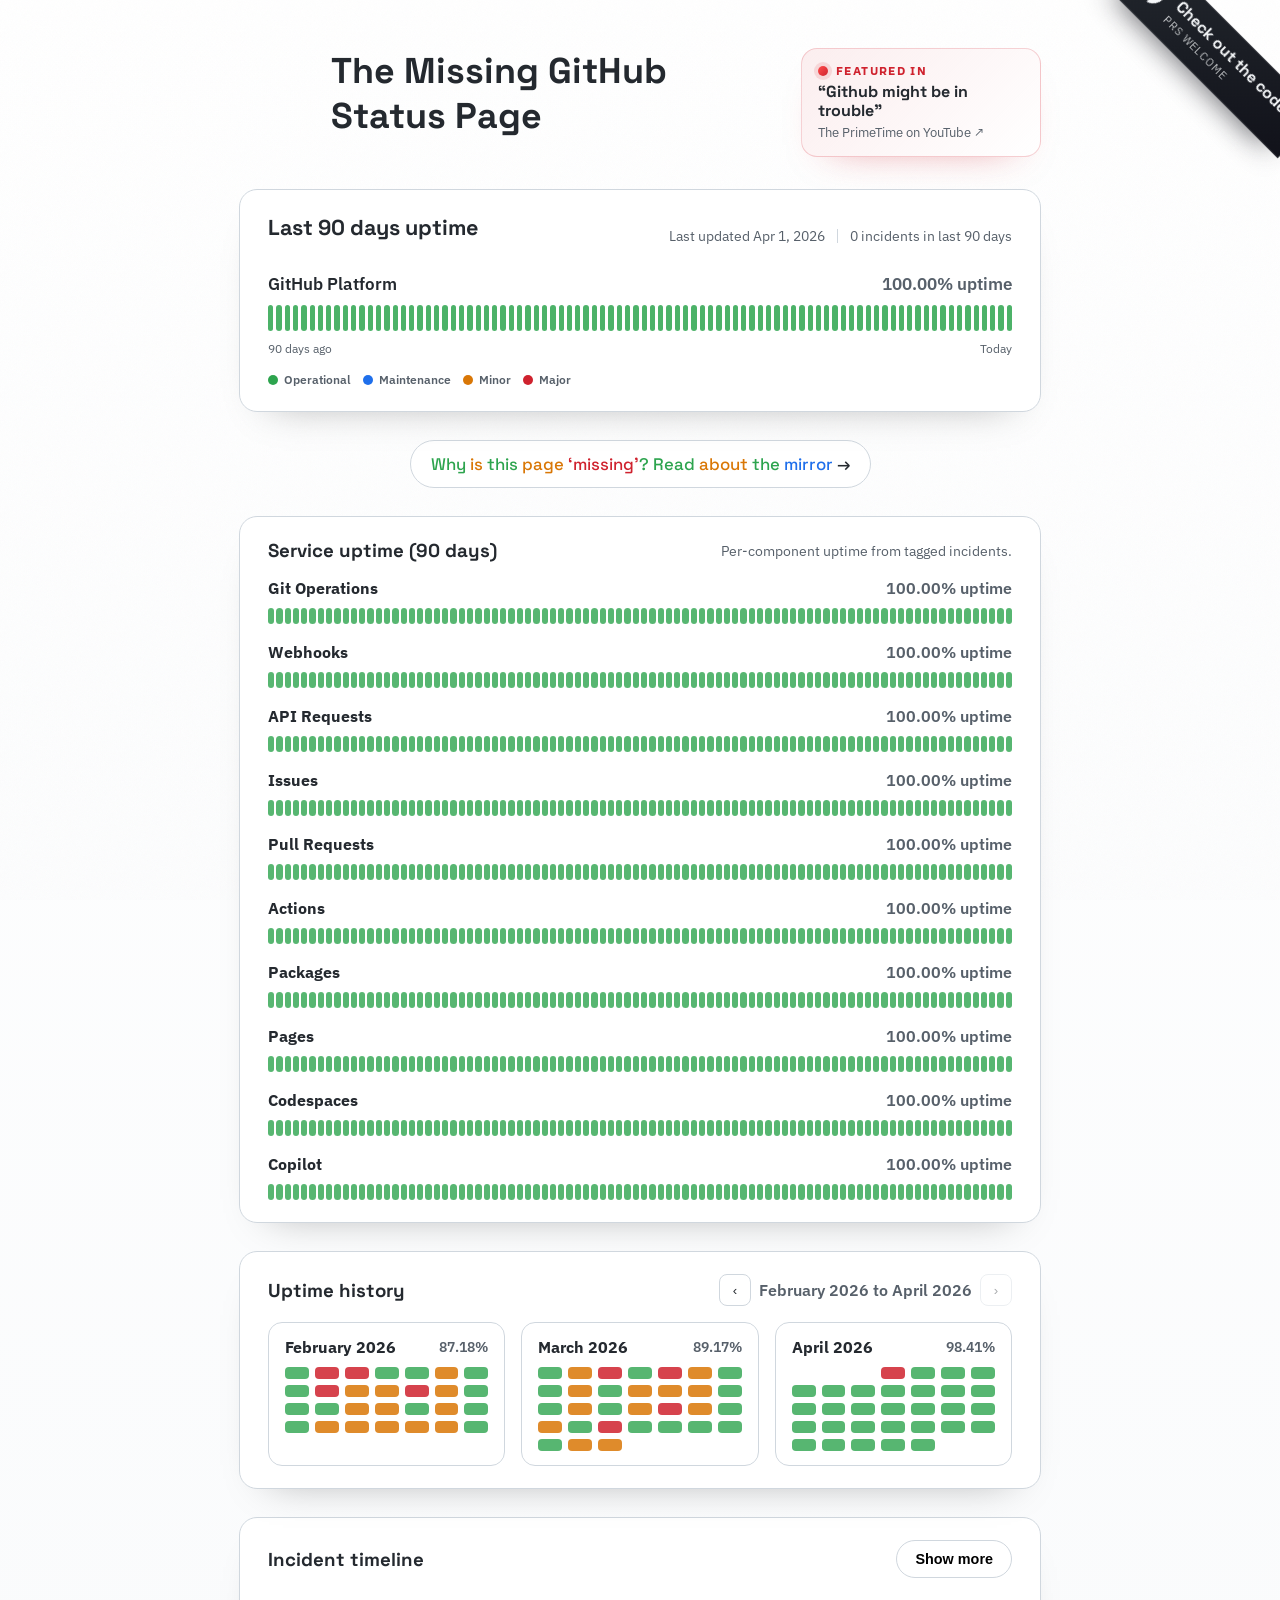
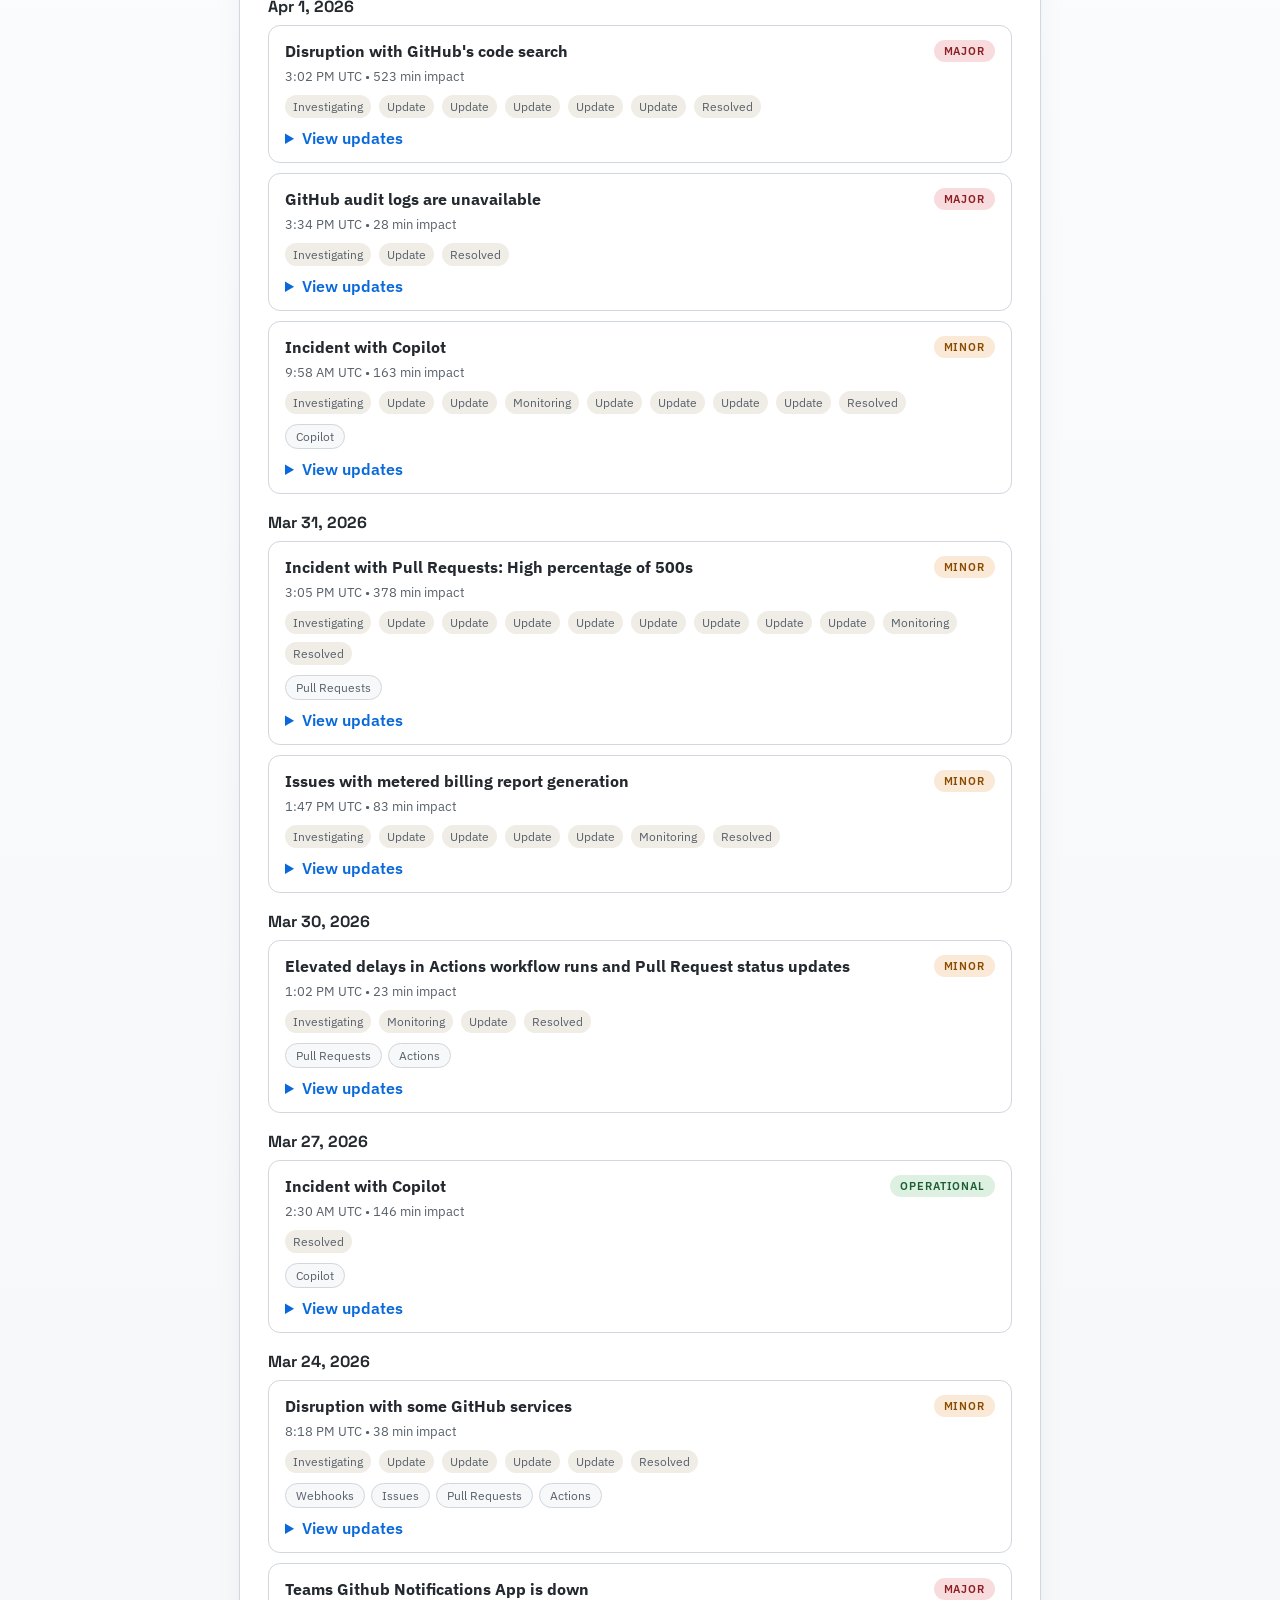
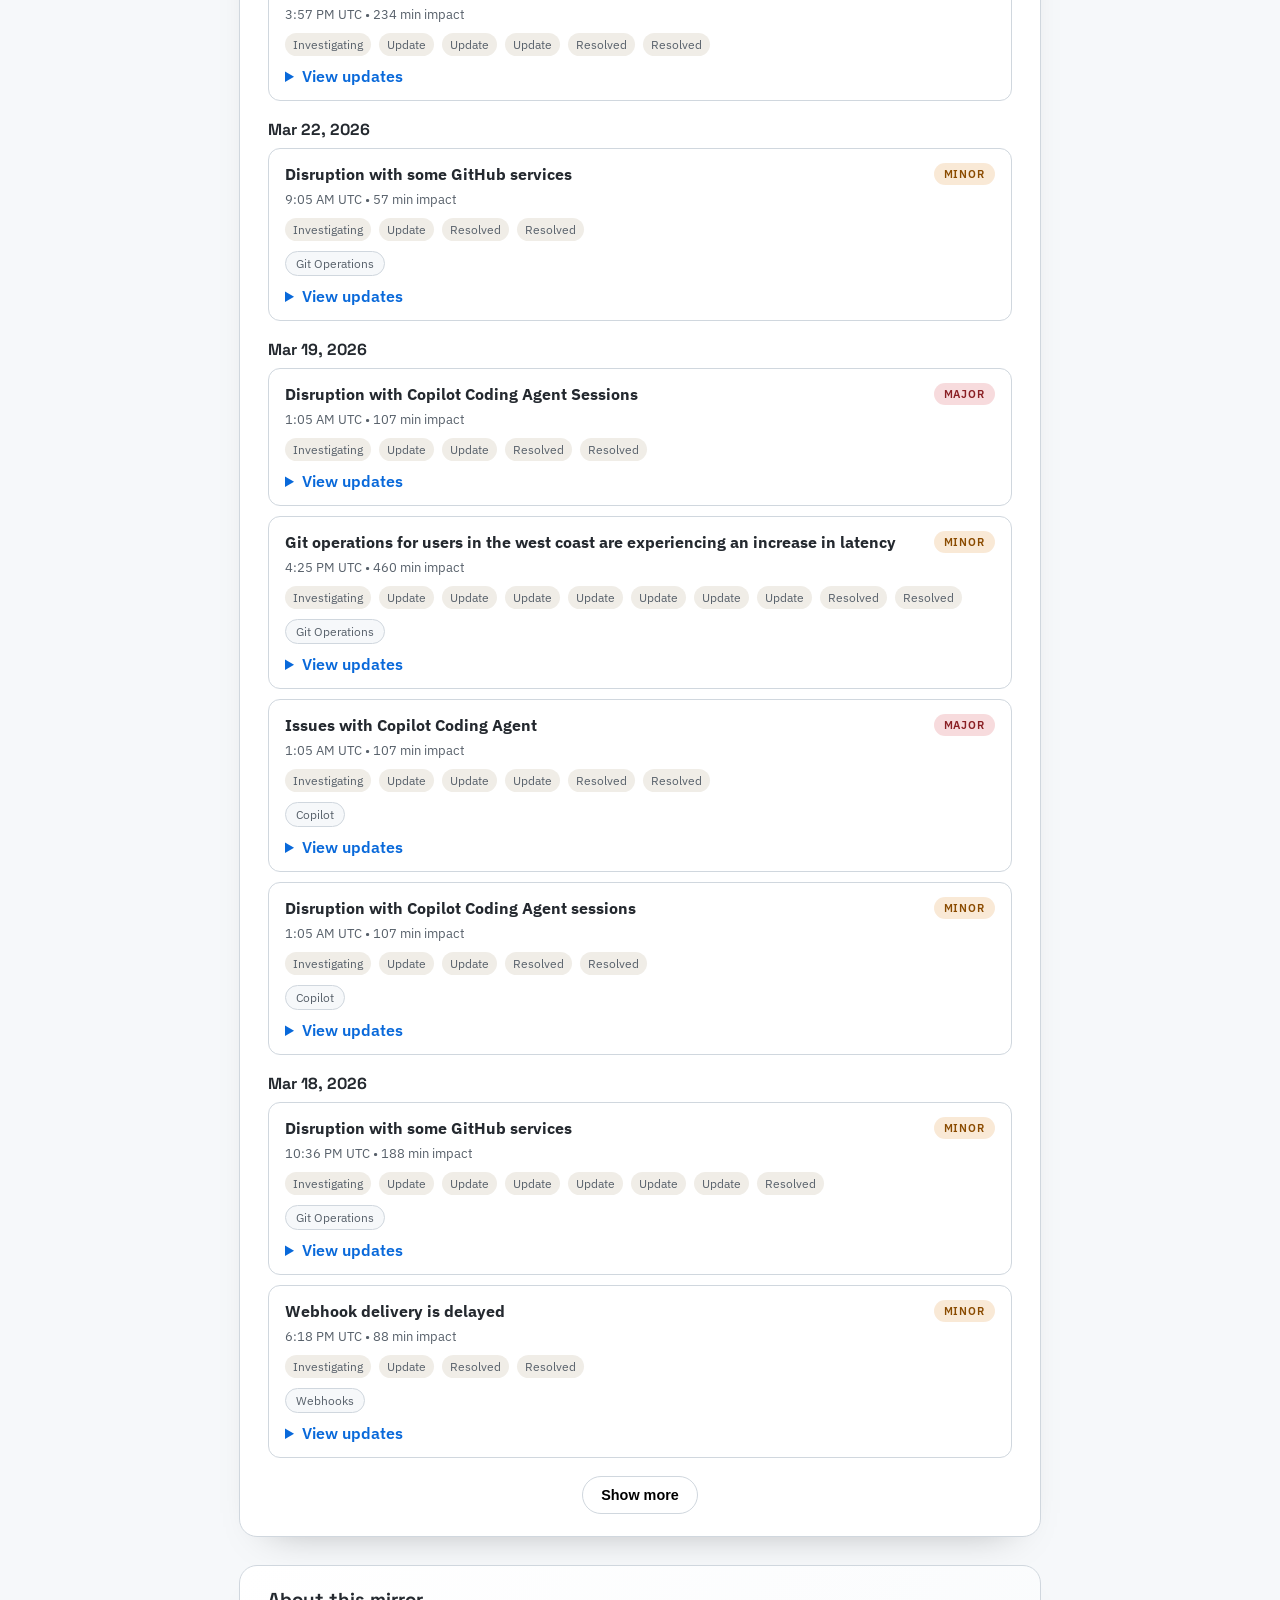
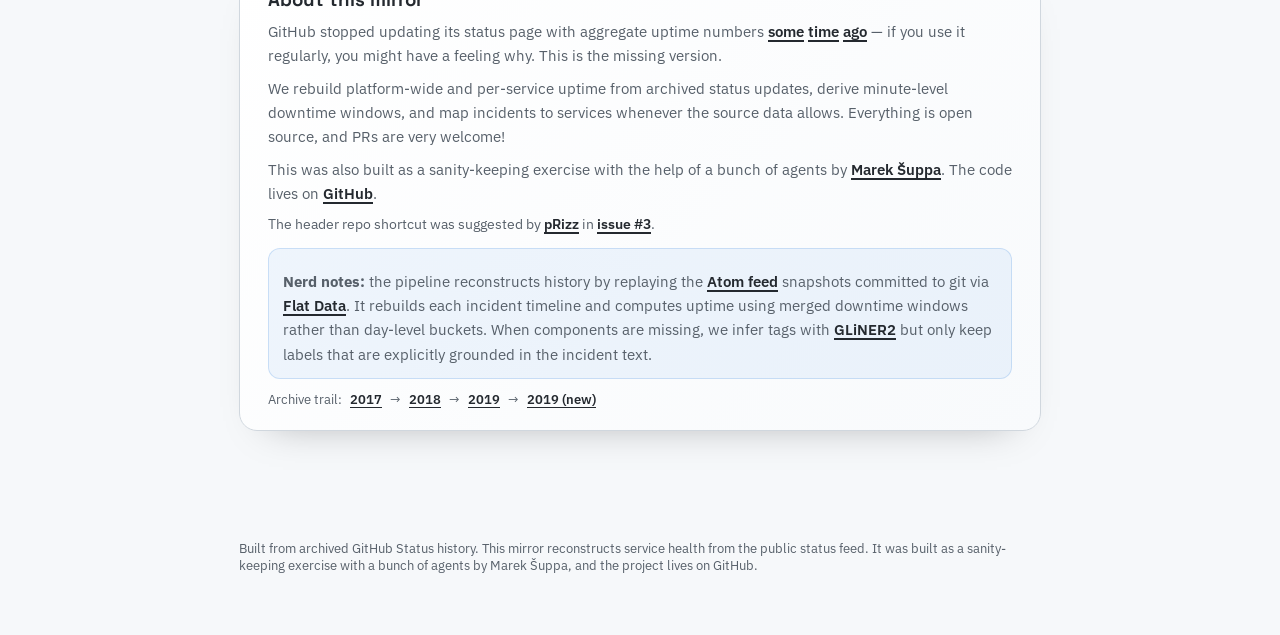
==== commit 5d51d6eb: "without formatting" ====
--- a/site/pick-cta-1.html
+++ b/site/pick-cta-1.html
@@ -82,7 +82,7 @@
       </section>
 
       <div class="about-prompt" data-animate>
-        <a href="#about"><span class="status-operational">Why</span> <span class="status-minor">is</span> <span class="status-operational">this</span> <span class="status-minor">page</span> <span class="status-major">'missing'</span><span class="status-operational">?</span> <span class="status-operational">Read</span> <span class="status-minor">about</span> <span class="status-operational">the</span> <span class="status-maintenance">mirror</span> →</a>
+        <a href="#about"><span class="status-operational">Why</span> <span class="status-minor">is</span> <span class="status-operational">this</span> <span class="status-minor">page</span> <span class="status-major">‘missing’</span><span class="status-operational">?</span> <span class="status-operational">Read</span> <span class="status-minor">about</span> <span class="status-operational">the</span> <span class="status-maintenance">mirror</span> →</a>
       </div>
 
       <section class="panel panel-raise" data-animate>
--- a/site/styles.css
+++ b/site/styles.css
@@ -65,42 +65,16 @@
   display: flex;
   align-items: center;
   gap: 16px;
+  min-width: 0;
 }
 
 .brand-mark {
-  width: 44px;
-  height: 44px;
-  border-radius: 12px;
-  background: #11121a;
-  display: grid;
-  place-items: center;
-  position: relative;
-  overflow: hidden;
-}
-
-.brand-mark span {
-  position: absolute;
-  width: 42px;
-  height: 4px;
-  background: linear-gradient(90deg, #8fd18a, #f1a23a, #e0564a);
-  border-radius: 999px;
-  opacity: 0.9;
-}
-
-.brand-mark span:nth-child(1) {
-  transform: rotate(20deg);
-}
-
-.brand-mark span:nth-child(2) {
-  transform: rotate(-20deg);
-}
-
-.brand-mark span:nth-child(3) {
-  width: 20px;
-  height: 20px;
-  border-radius: 50%;
-  background: #ffffff;
-  mix-blend-mode: screen;
+  display: block;
+  width: 76px;
+  height: 76px;
+  flex: 0 0 76px;
+  aspect-ratio: 1 / 1;
+  object-fit: contain;
 }
 
 .brand-text h1 {
@@ -126,10 +100,29 @@
   text-decoration: none;
 }
 
+.feature-head {
+  width: 100%;
+  display: flex;
+  align-items: center;
+  justify-content: space-between;
+  gap: 12px;
+}
+
 .feature-spotlight:hover {
-  text-decoration: none;
   transform: translateY(-1px);
   box-shadow: 0 24px 48px -32px rgba(207, 34, 46, 0.7);
+}
+
+.feature-link {
+  display: flex;
+  flex-direction: column;
+  gap: 4px;
+  color: inherit;
+  text-decoration: none;
+}
+
+.feature-link:hover {
+  text-decoration: none;
 }
 
 .site-live-pill,
@@ -320,6 +313,10 @@
 }
 
 .feature-spotlight strong {
+  display: -webkit-box;
+  overflow: hidden;
+  -webkit-box-orient: vertical;
+  -webkit-line-clamp: 2;
   font-family: var(--display);
   font-size: 1rem;
   line-height: 1.2;
@@ -329,6 +326,61 @@
   color: var(--muted);
   font-size: 0.82rem;
   line-height: 1.35;
+}
+
+.feature-meta-split {
+  display: flex;
+  align-items: center;
+  gap: 8px;
+  flex-wrap: wrap;
+}
+
+.feature-outlet-meta {
+  font-weight: 600;
+  color: rgba(36, 41, 47, 0.86);
+}
+
+.date-chip {
+  padding: 3px 8px;
+  border-radius: 999px;
+  border: 1px solid rgba(208, 215, 222, 0.92);
+  background: rgba(36, 41, 47, 0.05);
+  color: var(--muted);
+  font-size: 0.7rem;
+  font-weight: 600;
+  line-height: 1;
+  white-space: nowrap;
+}
+
+.feature-meta-arrow {
+  color: var(--muted);
+}
+
+.feature-carousel {
+  display: inline-flex;
+  align-items: center;
+  gap: 6px;
+  flex: 0 0 auto;
+}
+
+.feature-dot {
+  width: 9px;
+  height: 9px;
+  padding: 0;
+  border: 0;
+  border-radius: 999px;
+  background: rgba(87, 96, 106, 0.28);
+  cursor: pointer;
+  transition: background-color 0.18s ease, transform 0.18s ease, width 0.18s ease;
+}
+
+.feature-dot[data-active="true"] {
+  width: 22px;
+  background: linear-gradient(90deg, #cf222e, #f1a23a);
+}
+
+.feature-dot:hover {
+  transform: translateY(-1px);
 }
 
 .ghost-button {
@@ -429,9 +481,23 @@
   margin-top: 18px;
   display: flex;
   align-items: center;
+  flex-wrap: wrap;
   gap: 12px;
   color: var(--muted);
   font-size: 0.85rem;
+}
+
+.status-meta-item {
+  display: inline-flex;
+  align-items: baseline;
+  gap: 4px;
+  min-width: 0;
+}
+
+.status-meta-label,
+.status-meta-value {
+  display: block;
+  min-width: 0;
 }
 
 .hero-panel .status-meta {
@@ -489,8 +555,9 @@
 
 .uptime-bars {
   display: grid;
-  grid-template-columns: repeat(90, 1fr);
-  gap: 3px;
+  grid-template-columns: repeat(90, minmax(0, 1fr));
+  column-gap: 3px;
+  row-gap: 3px;
   align-items: center;
 }
 
@@ -532,19 +599,28 @@
   pointer-events: auto;
 }
 
-.uptime-tooltip::before {
+.uptime-tooltip::before,
+.uptime-tooltip::after {
   content: "";
   position: absolute;
-  width: 12px;
-  height: 12px;
-  background: #fffdf9;
-  border: 1px solid var(--border);
   left: var(--arrow-left, 50%);
-  transform: translateX(-50%) rotate(45deg);
+  transform: translateX(-50%);
+  width: 0;
+  height: 0;
 }
 
 .uptime-tooltip[data-arrow="top"]::before {
-  top: -7px;
+  top: -10px;
+  border-left: 10px solid transparent;
+  border-right: 10px solid transparent;
+  border-bottom: 10px solid var(--border);
+}
+
+.uptime-tooltip[data-arrow="top"]::after {
+  top: -8px;
+  border-left: 9px solid transparent;
+  border-right: 9px solid transparent;
+  border-bottom: 9px solid #fffdf9;
 }
 
 .tooltip-date {
@@ -681,6 +757,177 @@
   background: var(--maintenance);
 }
 
+.hero-footer {
+  margin-top: 14px;
+  display: flex;
+  align-items: center;
+  justify-content: flex-end;
+  gap: 8px;
+  flex-wrap: wrap;
+}
+
+.hero-share {
+  display: flex;
+  align-items: center;
+  flex: 0 0 auto;
+  position: relative;
+}
+
+.hero-share-tooltip {
+  position: absolute;
+  right: 0;
+  bottom: calc(100% + 8px);
+  padding: 8px 10px;
+  border-radius: 10px;
+  background: rgba(17, 18, 26, 0.94);
+  color: #f6f8fa;
+  font: 500 0.72rem/1.25 var(--mono);
+  white-space: nowrap;
+  box-shadow: 0 16px 34px -26px rgba(17, 18, 26, 0.72);
+  opacity: 0;
+  pointer-events: none;
+  transform: translateY(4px);
+  transition: opacity 0.16s ease, transform 0.16s ease;
+}
+
+.hero-share:focus-within .hero-share-tooltip,
+.hero-share:hover .hero-share-tooltip {
+  opacity: 1;
+  transform: translateY(0);
+}
+
+.hero-share-button[data-state="copied"] + .hero-share-tooltip,
+.hero-share-button[data-state="downloaded"] + .hero-share-tooltip,
+.hero-share-button[data-state="error"] + .hero-share-tooltip,
+.hero-share-button[data-state="loading"] + .hero-share-tooltip {
+  opacity: 0;
+  transform: translateY(4px);
+}
+
+.hero-share-download[hidden] {
+  display: none;
+}
+
+.hero-share-button {
+  display: inline-flex;
+  align-items: center;
+  justify-content: center;
+  gap: 6px;
+  min-width: auto;
+  padding: 5px 9px;
+  border: 0;
+  border-radius: 999px;
+  background: transparent;
+  color: var(--muted);
+  font: 600 0.76rem/1 var(--mono);
+  cursor: pointer;
+  box-shadow: none;
+  transition: background 0.18s ease, color 0.18s ease, transform 0.18s ease;
+}
+
+.hero-share-button:hover {
+  background: rgba(36, 41, 47, 0.06);
+  color: var(--ink);
+}
+
+.hero-share-button:focus-visible {
+  outline: 2px solid rgba(9, 105, 218, 0.26);
+  outline-offset: 2px;
+}
+
+.hero-share-button[data-state="loading"] {
+  color: var(--muted);
+  cursor: progress;
+  background: rgba(36, 41, 47, 0.05);
+}
+
+.hero-share-button[data-state="copied"] {
+  color: #1b5f33;
+  background: rgba(45, 164, 78, 0.12);
+}
+
+.hero-share-button[data-state="fallback"],
+.hero-share-button[data-state="downloaded"] {
+  color: #8a4b00;
+  background: rgba(217, 119, 6, 0.12);
+}
+
+.hero-share-button[data-state="error"] {
+  color: #8a1f24;
+  background: rgba(207, 34, 46, 0.1);
+}
+
+.hero-share-icon {
+  width: 12px;
+  height: 12px;
+  fill: currentColor;
+  flex: 0 0 auto;
+}
+
+.hero-share-button[data-state="loading"] .hero-share-icon {
+  animation: hero-share-pulse 0.9s ease-in-out infinite;
+}
+
+.hero-share-label {
+  white-space: nowrap;
+}
+
+.hero-share-feedback {
+  display: none;
+  color: var(--muted);
+  font-size: 0.78rem;
+  font-weight: 500;
+  flex: 0 0 100%;
+  text-align: right;
+}
+
+.hero-share-feedback[data-visible="true"] {
+  display: block;
+}
+
+.hero-share-feedback[data-tone="success"] {
+  color: var(--operational);
+}
+
+.hero-share-feedback[data-tone="fallback"],
+.hero-share-feedback[data-tone="downloaded"] {
+  color: var(--minor);
+}
+
+.hero-share-feedback[data-tone="error"] {
+  color: var(--major);
+}
+
+@keyframes hero-share-pulse {
+  0%,
+  100% {
+    opacity: 0.55;
+    transform: scale(0.96);
+  }
+
+  50% {
+    opacity: 1;
+    transform: scale(1);
+  }
+}
+
+.hero-attribution {
+  text-align: right;
+  font-size: 0.75rem;
+  color: var(--muted);
+}
+
+.hero-attribution a {
+  color: var(--muted);
+  font-weight: 600;
+  text-decoration: none;
+}
+
+.hero-attribution a:hover {
+  color: var(--accent);
+  text-decoration: underline;
+}
+
 .about-prompt {
   text-align: center;
   font-family: var(--display);
@@ -695,15 +942,16 @@
   text-decoration: none;
   padding: 12px 20px;
   border-radius: 999px;
-  background: linear-gradient(135deg, rgba(255, 255, 255, 0.8) 0%, rgba(248, 250, 252, 0.8) 100%);
+  background: #ffffff;
   border: 1px solid var(--border);
+  box-shadow: 0 16px 28px -24px rgba(17, 18, 26, 0.32);
   transition: transform 0.2s ease, box-shadow 0.2s ease, background 0.2s ease;
 }
 
 .about-prompt a:hover {
   transform: translateY(-1px);
-  box-shadow: 0 10px 22px -15px rgba(0, 0, 0, 0.3);
-  background: linear-gradient(135deg, #ffffff 0%, #f8fafc 100%);
+  box-shadow: 0 18px 30px -22px rgba(17, 18, 26, 0.38);
+  background: #ffffff;
 }
 
 .about-prompt a .status-operational {
@@ -1214,13 +1462,14 @@
 
 .service-bars {
   display: grid;
-  grid-template-columns: repeat(90, 1fr);
-  gap: 2px;
+  grid-template-columns: repeat(90, minmax(0, 1fr));
+  column-gap: 2px;
+  row-gap: 2px;
   align-items: center;
 }
 
 .service-bars span {
-  height: 12px;
+  height: 16px;
   border-radius: 4px;
   background: #dfe4ea;
   cursor: pointer;
@@ -1403,9 +1652,22 @@
     grid-template-columns: 1fr;
   }
 
-  .hero-panel-header {
-    flex-direction: column;
-    align-items: flex-start;
+  .uptime-bars {
+    column-gap: 2px;
+  }
+
+  .uptime-bars span {
+    height: 24px;
+    border-radius: 5px;
+  }
+
+  .service-bars {
+    column-gap: 1.5px;
+  }
+
+  .service-bars span {
+    height: 15px;
+    border-radius: 3px;
   }
 }
 
@@ -1415,12 +1677,22 @@
     align-items: flex-start;
   }
 
+  .brand-mark {
+    width: 56px;
+    height: 56px;
+    flex-basis: 56px;
+  }
+
   .feature-spotlight {
     min-width: 0;
     width: 100%;
     max-width: none;
   }
 
+  .feature-head {
+    align-items: flex-start;
+  }
+
   .site-live-pill,
   .site-live-fold,
   .site-live-strip {
@@ -1433,30 +1705,39 @@
   }
 
   .site-live-corner-tab {
-    position: static;
-    order: -1;
-    min-width: 0;
-    width: 100%;
+    position: fixed;
+    right: 0;
+    bottom: 18px;
+    top: auto;
+    min-width: 78px;
+    width: auto;
     max-width: none;
-    flex-direction: row;
+    flex-direction: column;
     align-items: center;
-    gap: 10px;
-    padding: 12px 14px;
-    border-radius: 999px;
-    box-shadow: 0 18px 30px -22px rgba(17, 18, 26, 0.82);
+    gap: 4px;
+    padding: 8px 8px 10px;
+    border-radius: 14px 0 0 14px;
+    box-shadow: 0 16px 26px -22px rgba(17, 18, 26, 0.82);
     transform: none;
+    z-index: 25;
   }
 
   .site-live-corner-tab::after {
-    display: none;
+    display: block;
+    width: 8px;
+    height: 8px;
   }
 
   .site-live-corner-tab strong {
-    font-size: 0.92rem;
+    font-size: 0.74rem;
+    text-align: center;
+    line-height: 1;
   }
 
   .site-live-corner-tab span:last-child {
-    font-size: 0.62rem;
+    font-size: 0.52rem;
+    text-align: center;
+    line-height: 1;
   }
 
   .cta-options {
@@ -1485,26 +1766,234 @@
   }
 
   .uptime-bars {
-    grid-template-columns: repeat(30, 1fr);
-    grid-auto-rows: 10px;
+    column-gap: 1.5px;
+    row-gap: 4px;
+  }
+
+  .uptime-bars span {
+    height: 20px;
+    border-radius: 4px;
+  }
+
+  .hero-panel h3 {
+    font-size: 1.2rem;
+  }
+
+  .uptime-label {
+    font-size: 0.98rem;
+  }
+
+  .hero-footer {
+    flex-direction: column;
+    align-items: flex-start;
+  }
+
+  .hero-attribution {
+    text-align: left;
+  }
+
+  .hero-share-feedback {
+    text-align: left;
+  }
+
+  .hero-share-tooltip {
+    display: none;
+  }
+
+  .service-bars {
+    column-gap: 1px;
+    row-gap: 3px;
+  }
+
+  .service-bars span {
+    height: 13px;
+    border-radius: 3px;
+  }
+
+  .status-meta {
+    flex-direction: row;
+    align-items: center;
+    gap: 8px;
+  }
+
+  .status-meta .divider {
+    display: none;
+  }
+
+  .history-grid {
+    grid-template-columns: 1fr;
+  }
+}
+
+@media (max-width: 560px) {
+  .site-header {
+    padding: 32px 12px 20px;
+    gap: 16px;
+  }
+
+  main {
+    padding: 0 12px 40px;
+    gap: 20px;
+  }
+
+  .hero-panel,
+  .panel {
+    padding: 18px 12px;
+  }
+
+  .hero-panel-header,
+  .panel-header {
+    gap: 12px;
+  }
+
+  .hero-panel-header {
+    margin-bottom: 12px;
+  }
+
+  .legend {
+    margin-top: 12px;
+  }
+
+  .about-prompt a {
+    padding: 10px 14px;
+  }
+
+  .site-footer {
+    padding: 20px 12px 28px;
+  }
+
+  .uptime-bars {
+    grid-template-columns: repeat(45, minmax(0, 1fr));
+    column-gap: 2px;
+    row-gap: 6px;
+  }
+
+  .uptime-bars span {
+    height: 17px;
+  }
+
+  .service-bars {
+    grid-template-columns: repeat(45, minmax(0, 1fr));
+    column-gap: 2px;
+    row-gap: 4px;
+  }
+
+  .service-bars span {
+    height: 11px;
+  }
+}
+
+@media (max-width: 520px) {
+  .hero-panel-header {
+    flex-direction: column;
+    align-items: flex-start;
+  }
+
+  html[data-status-meta="stacked"] .divider,
+  html[data-status-meta="cards"] .divider,
+  html[data-status-meta="compact"] .divider {
+    display: none;
+  }
+
+  html[data-status-meta="stacked"] .status-meta-item,
+  html[data-status-meta="cards"] .status-meta-item,
+  html[data-status-meta="compact"] .status-meta-item {
+    border: 1px solid rgba(208, 215, 222, 0.92);
+    background: linear-gradient(180deg, rgba(255, 255, 255, 0.96), rgba(246, 248, 250, 0.92));
+  }
+
+  html[data-status-meta="stacked"] .status-meta-label,
+  html[data-status-meta="cards"] .status-meta-label {
+    font-size: 0.62rem;
+    font-weight: 700;
+    letter-spacing: 0.08em;
+    text-transform: uppercase;
+    color: var(--muted);
+  }
+
+  html[data-status-meta="stacked"] .status-meta-value,
+  html[data-status-meta="cards"] .status-meta-value,
+  html[data-status-meta="compact"] .status-meta-value {
+    color: var(--ink);
+    line-height: 1.3;
+  }
+
+  html[data-status-meta="stacked"] .status-meta-item,
+  html[data-status-meta="cards"] .status-meta-item {
+    padding: 10px 12px;
+    border-radius: 14px;
+  }
+
+  html[data-status-meta="stacked"] .status-meta-value,
+  html[data-status-meta="cards"] .status-meta-value {
+    font-weight: 600;
+  }
+
+  html[data-status-meta="compact"] .status-meta {
+    gap: 8px;
+  }
+
+  html[data-status-meta="compact"] .status-meta-item {
+    align-items: center;
+    padding: 7px 10px;
+    border-radius: 999px;
+  }
+
+  html[data-status-meta="compact"] .status-meta-value {
+    font-weight: 600;
+  }
+
+  html[data-status-meta="stacked"] .status-meta {
+    width: 100%;
+    flex-direction: column;
+    align-items: stretch;
+    gap: 8px;
+  }
+
+  html[data-status-meta="stacked"] .status-meta-item {
+    flex-direction: column;
+    align-items: flex-start;
     gap: 4px;
+  }
+
+  html[data-status-meta="cards"] .status-meta {
+    width: 100%;
+    display: grid;
+    grid-template-columns: repeat(2, minmax(0, 1fr));
+    align-items: stretch;
+    gap: 10px;
+  }
+
+  html[data-status-meta="cards"] .status-meta-item {
+    flex-direction: column;
+    align-items: flex-start;
+    gap: 4px;
+  }
+
+  html[data-status-meta="compact"] .status-meta {
+    flex-direction: row;
+    align-items: flex-start;
+    gap: 8px;
+  }
+}
+
+@media (max-width: 420px) {
+  .uptime-bars {
+    column-gap: 1.5px;
+    row-gap: 5px;
   }
 
   .uptime-bars span {
     height: 14px;
   }
 
-  .hero-panel h3 {
-    font-size: 1.2rem;
-  }
-
   .service-bars {
-    grid-template-columns: repeat(30, 1fr);
-  }
-
-  .status-meta {
-    flex-direction: column;
-    align-items: flex-start;
+    column-gap: 1.5px;
+    row-gap: 3px;
+  }
+
+  .service-bars span {
+    height: 9px;
   }
 }
 
